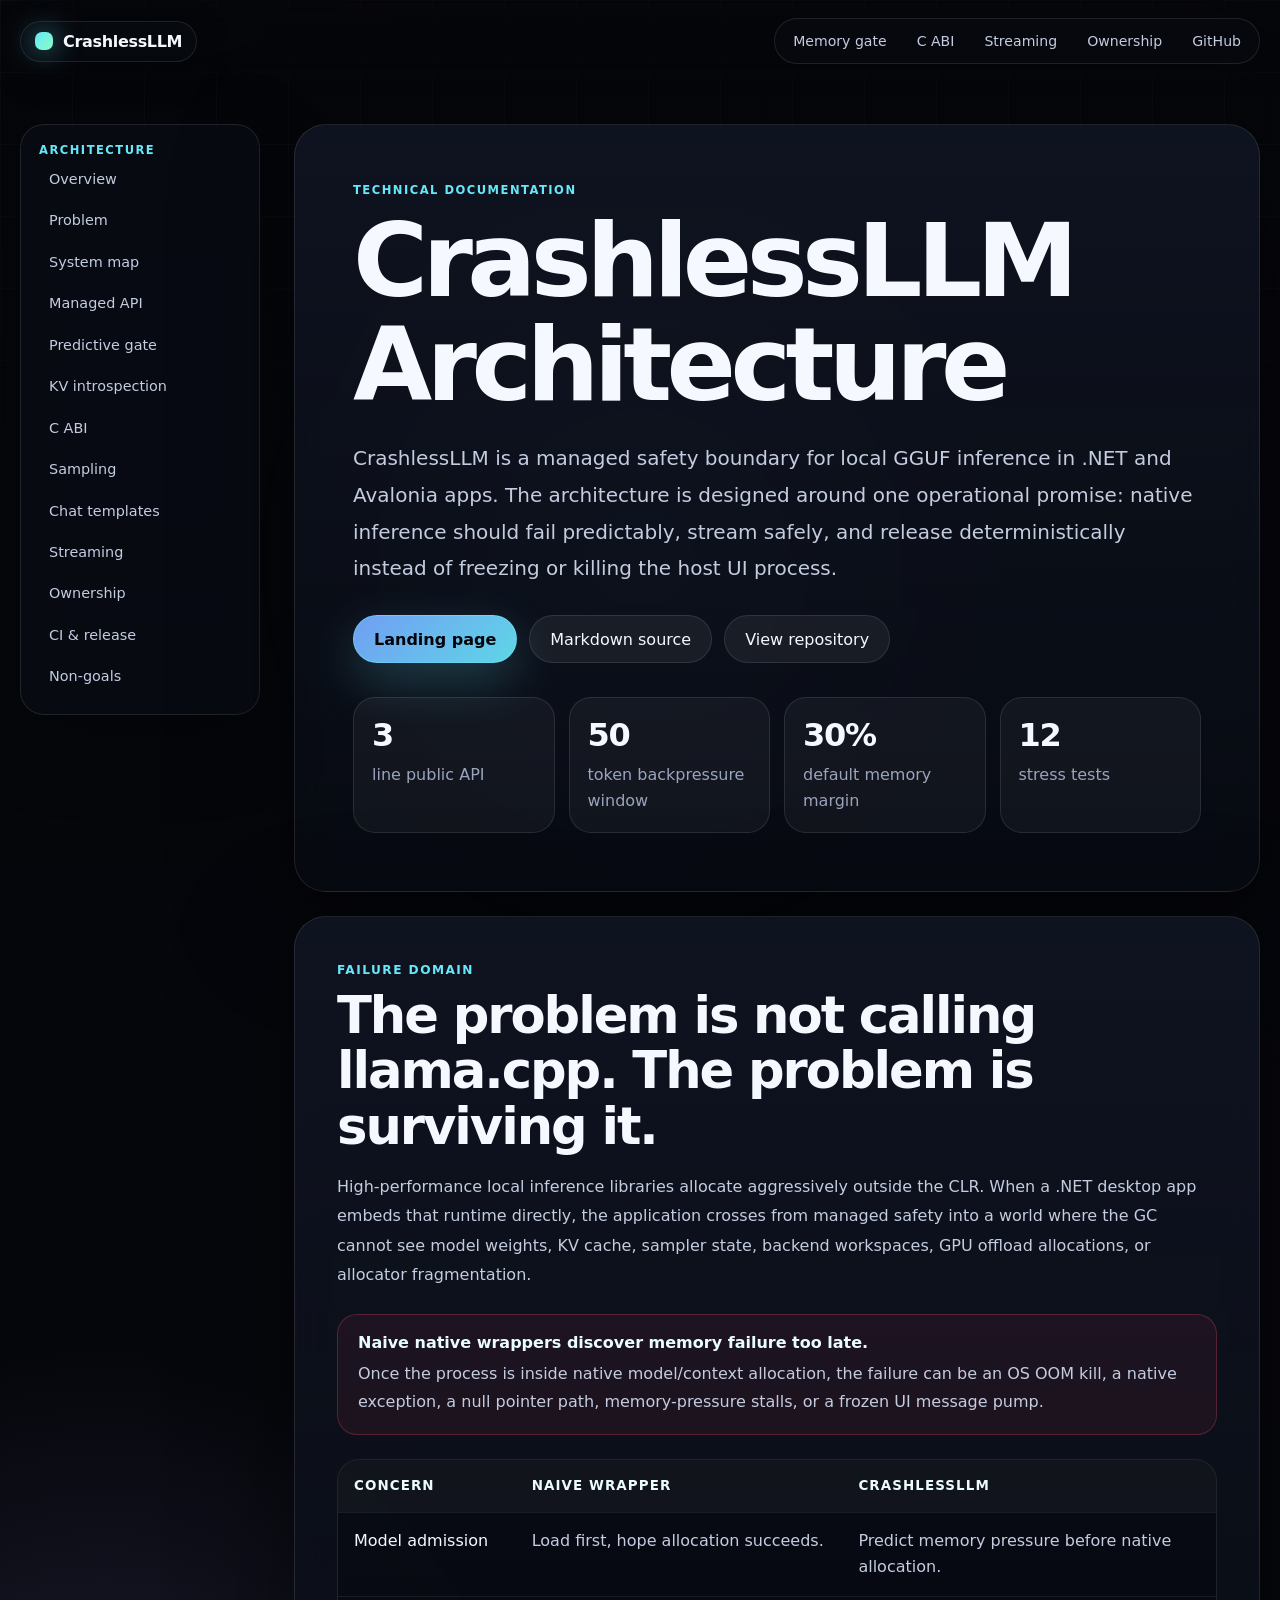
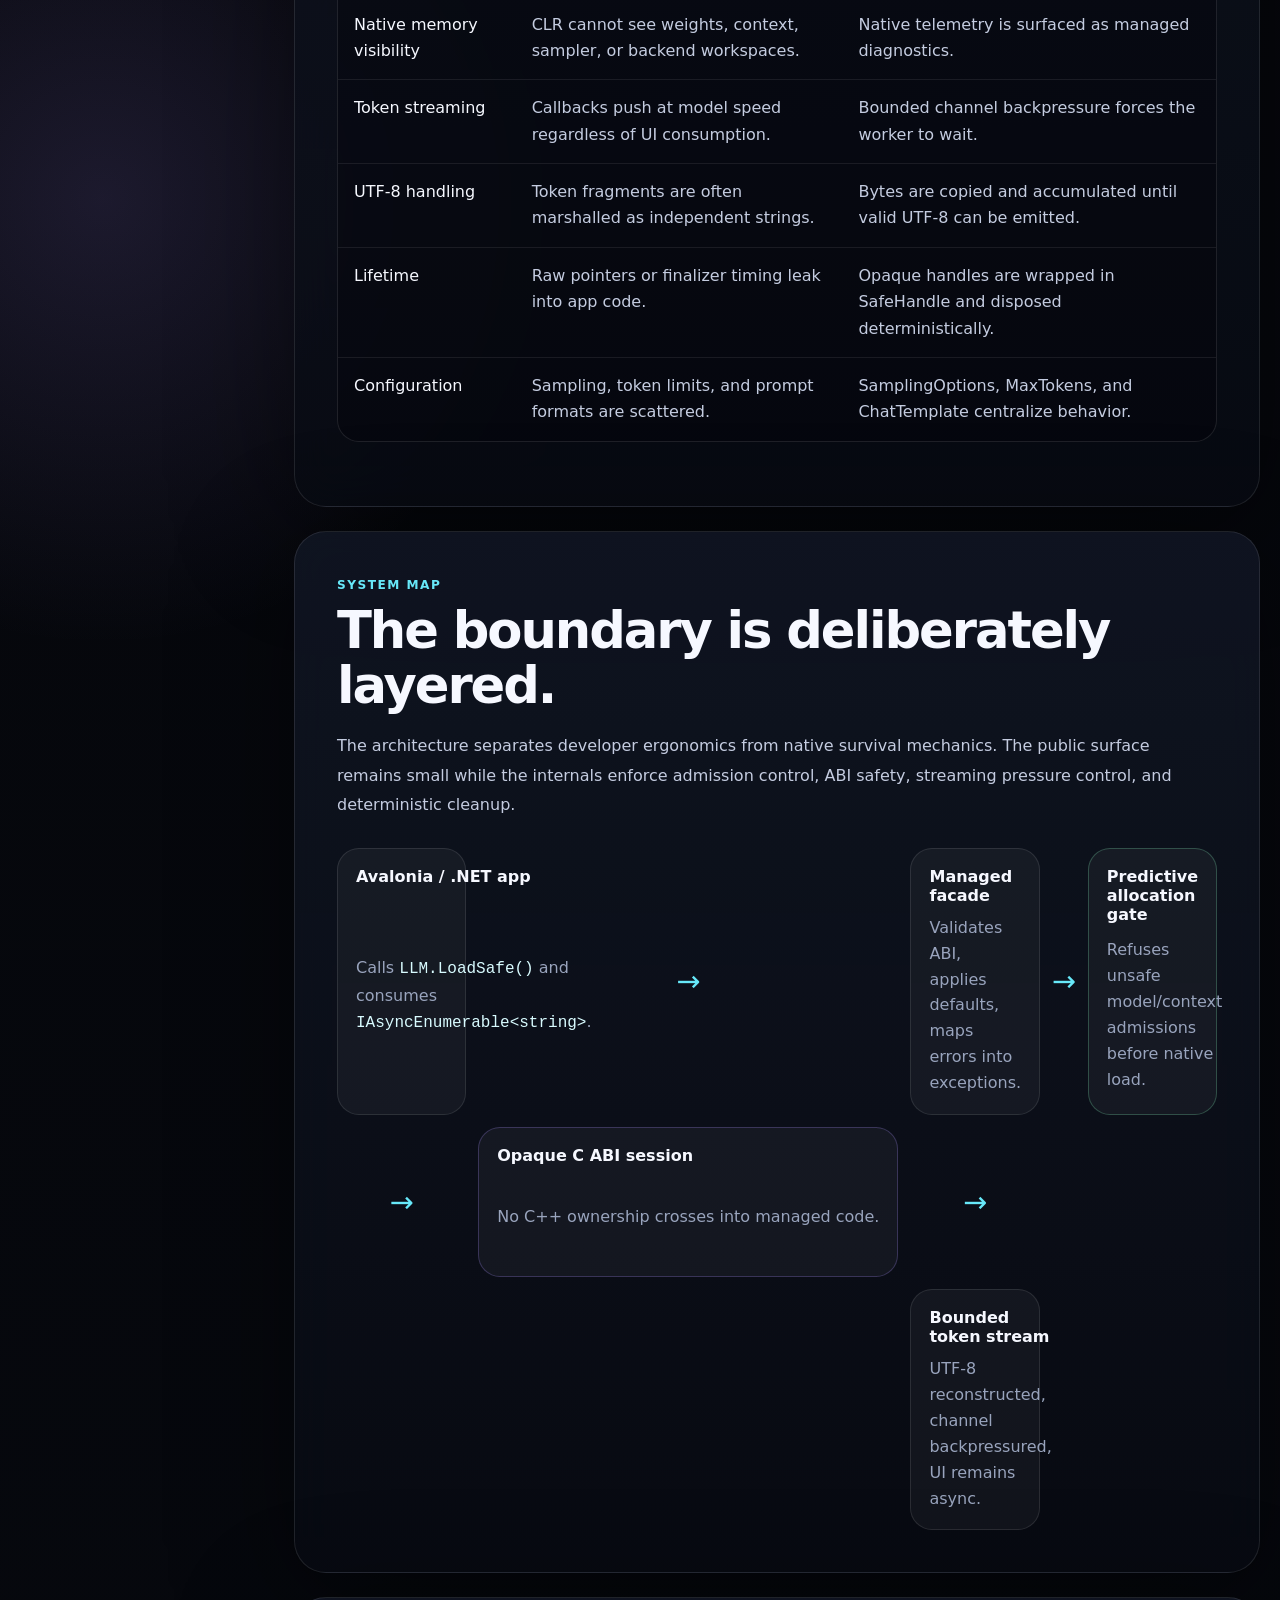
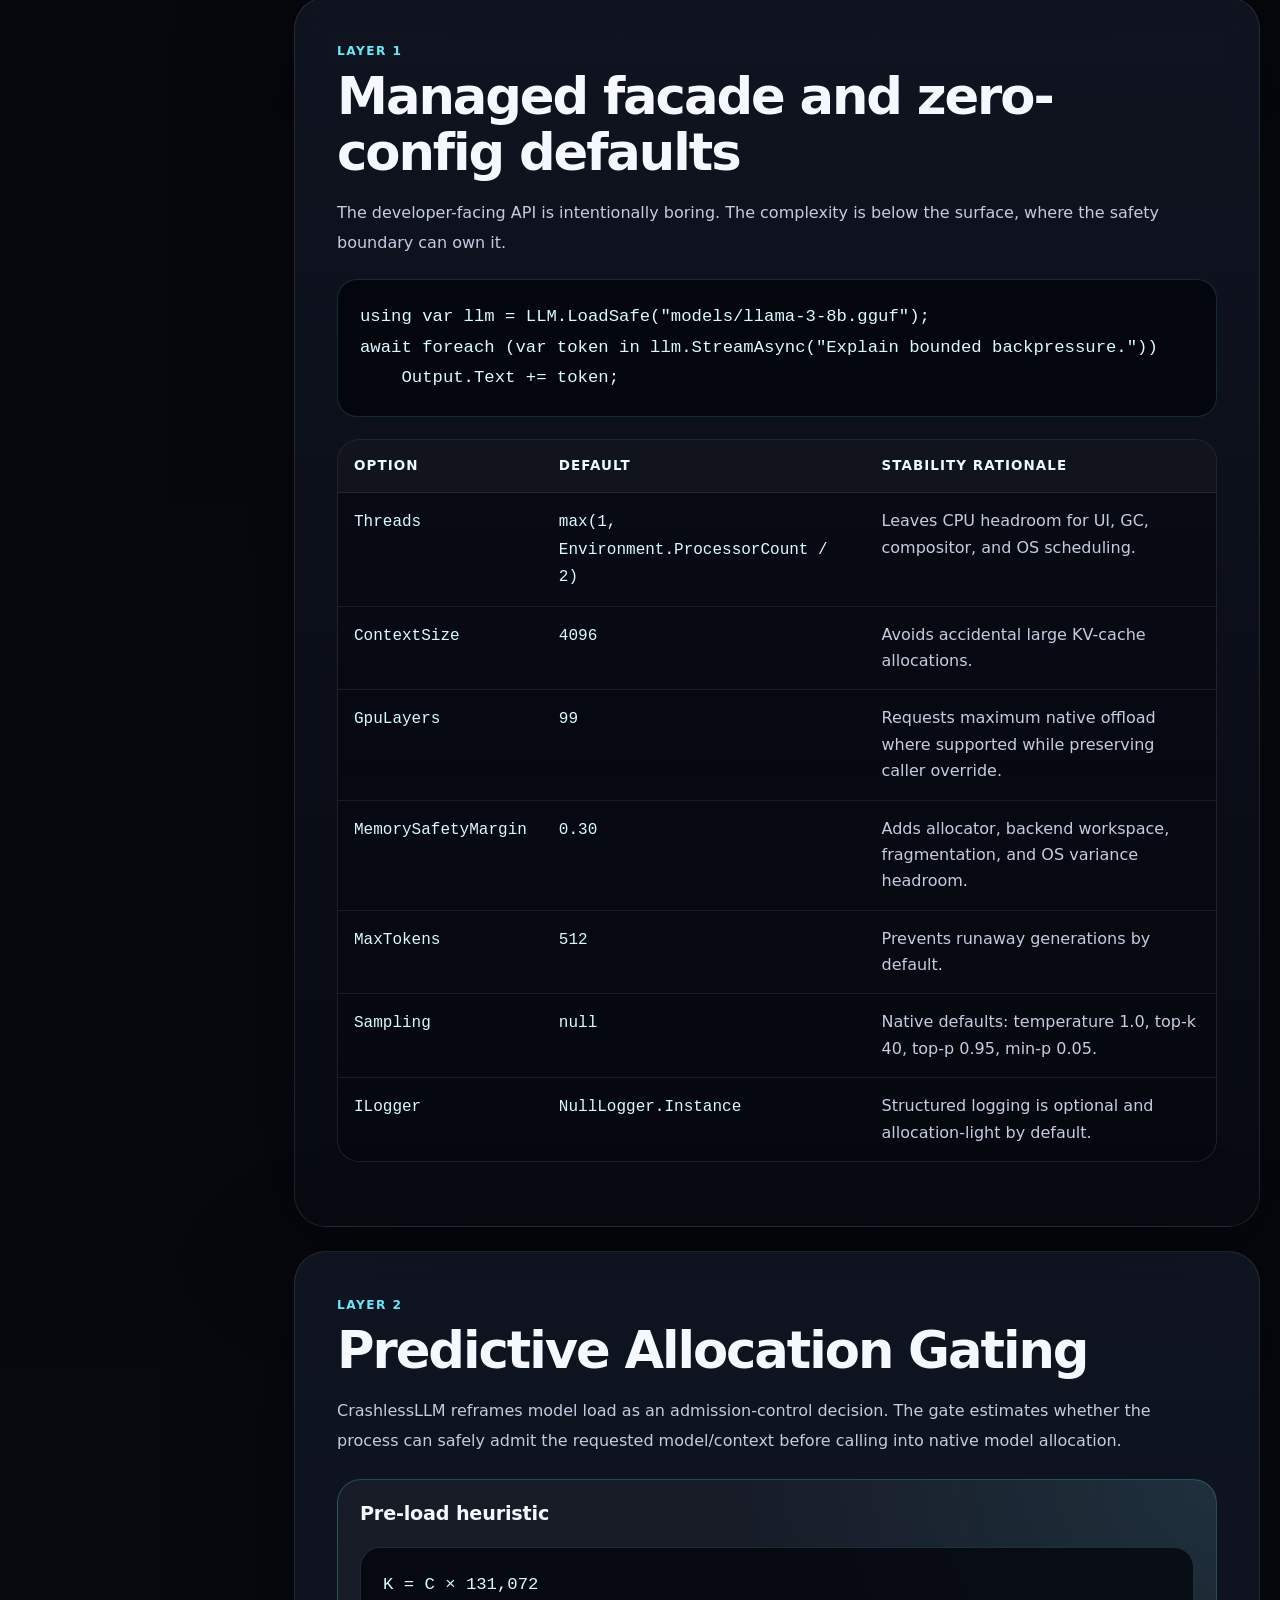
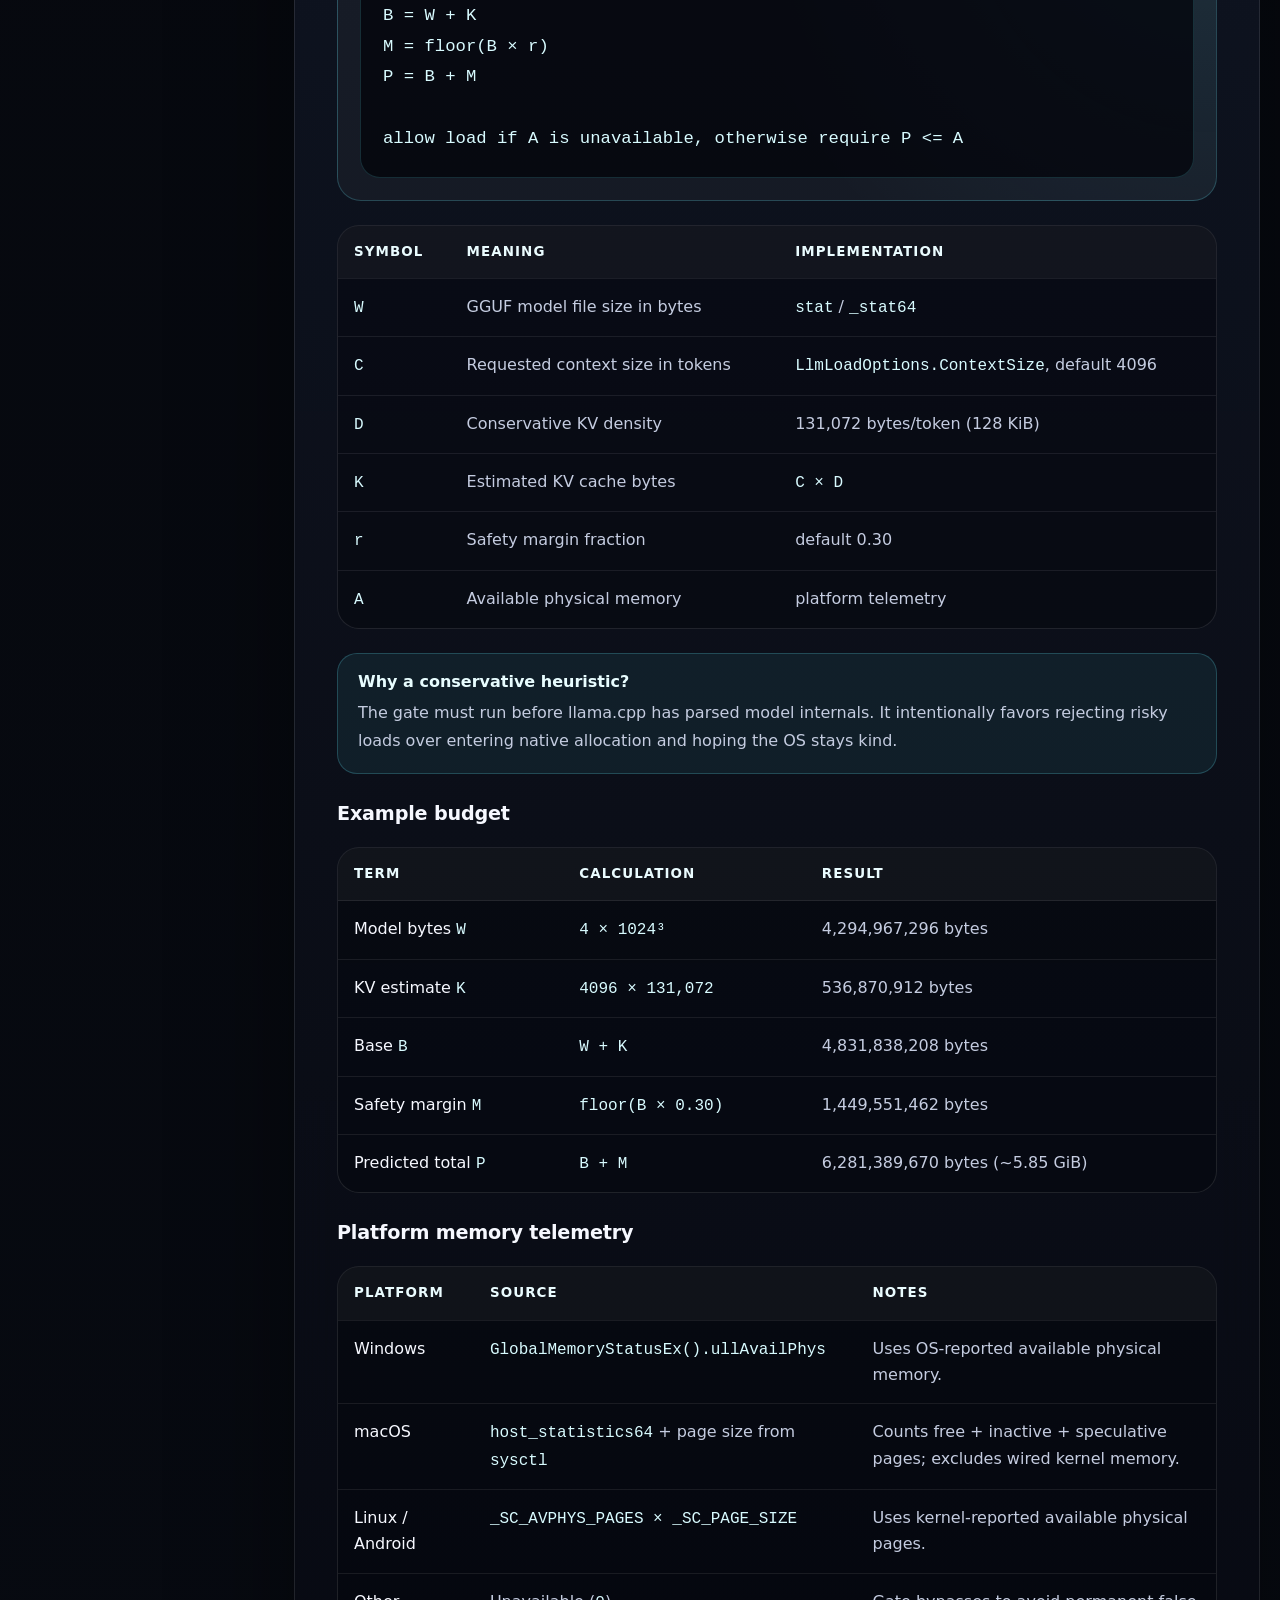
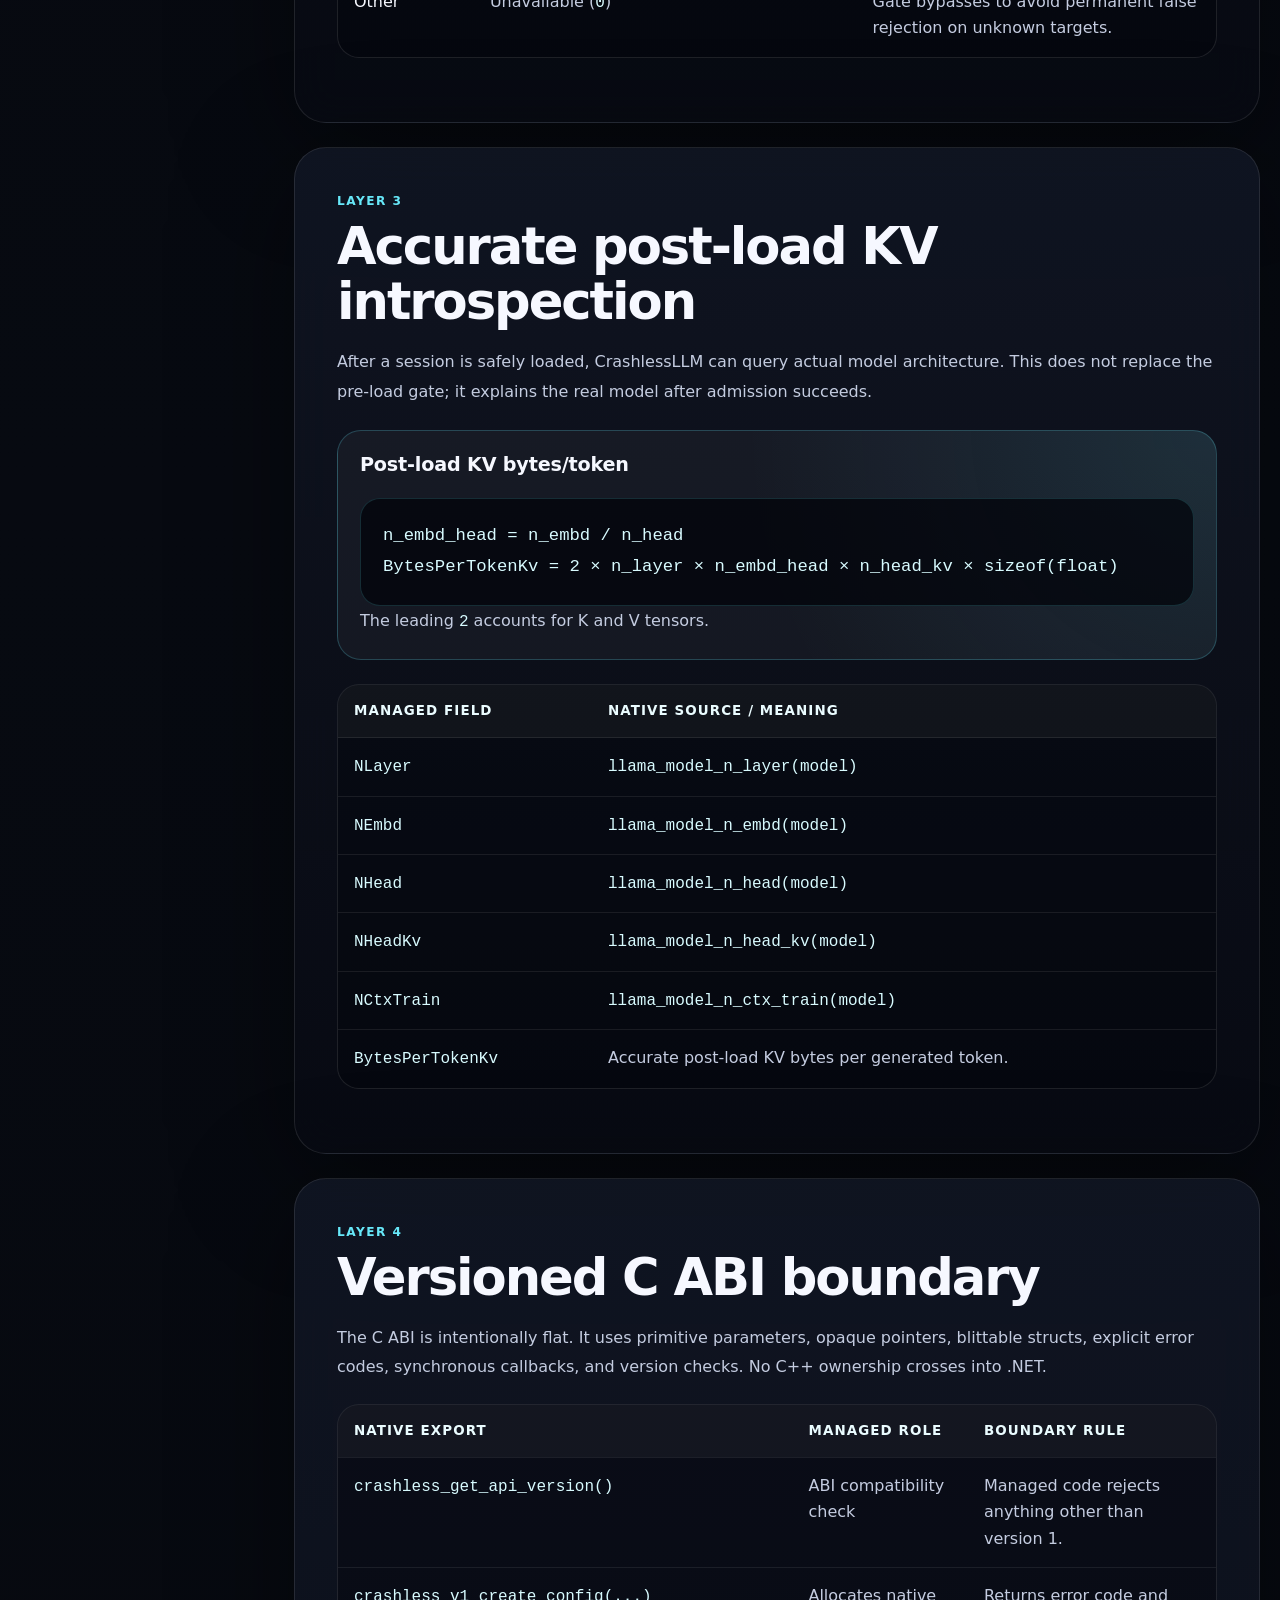
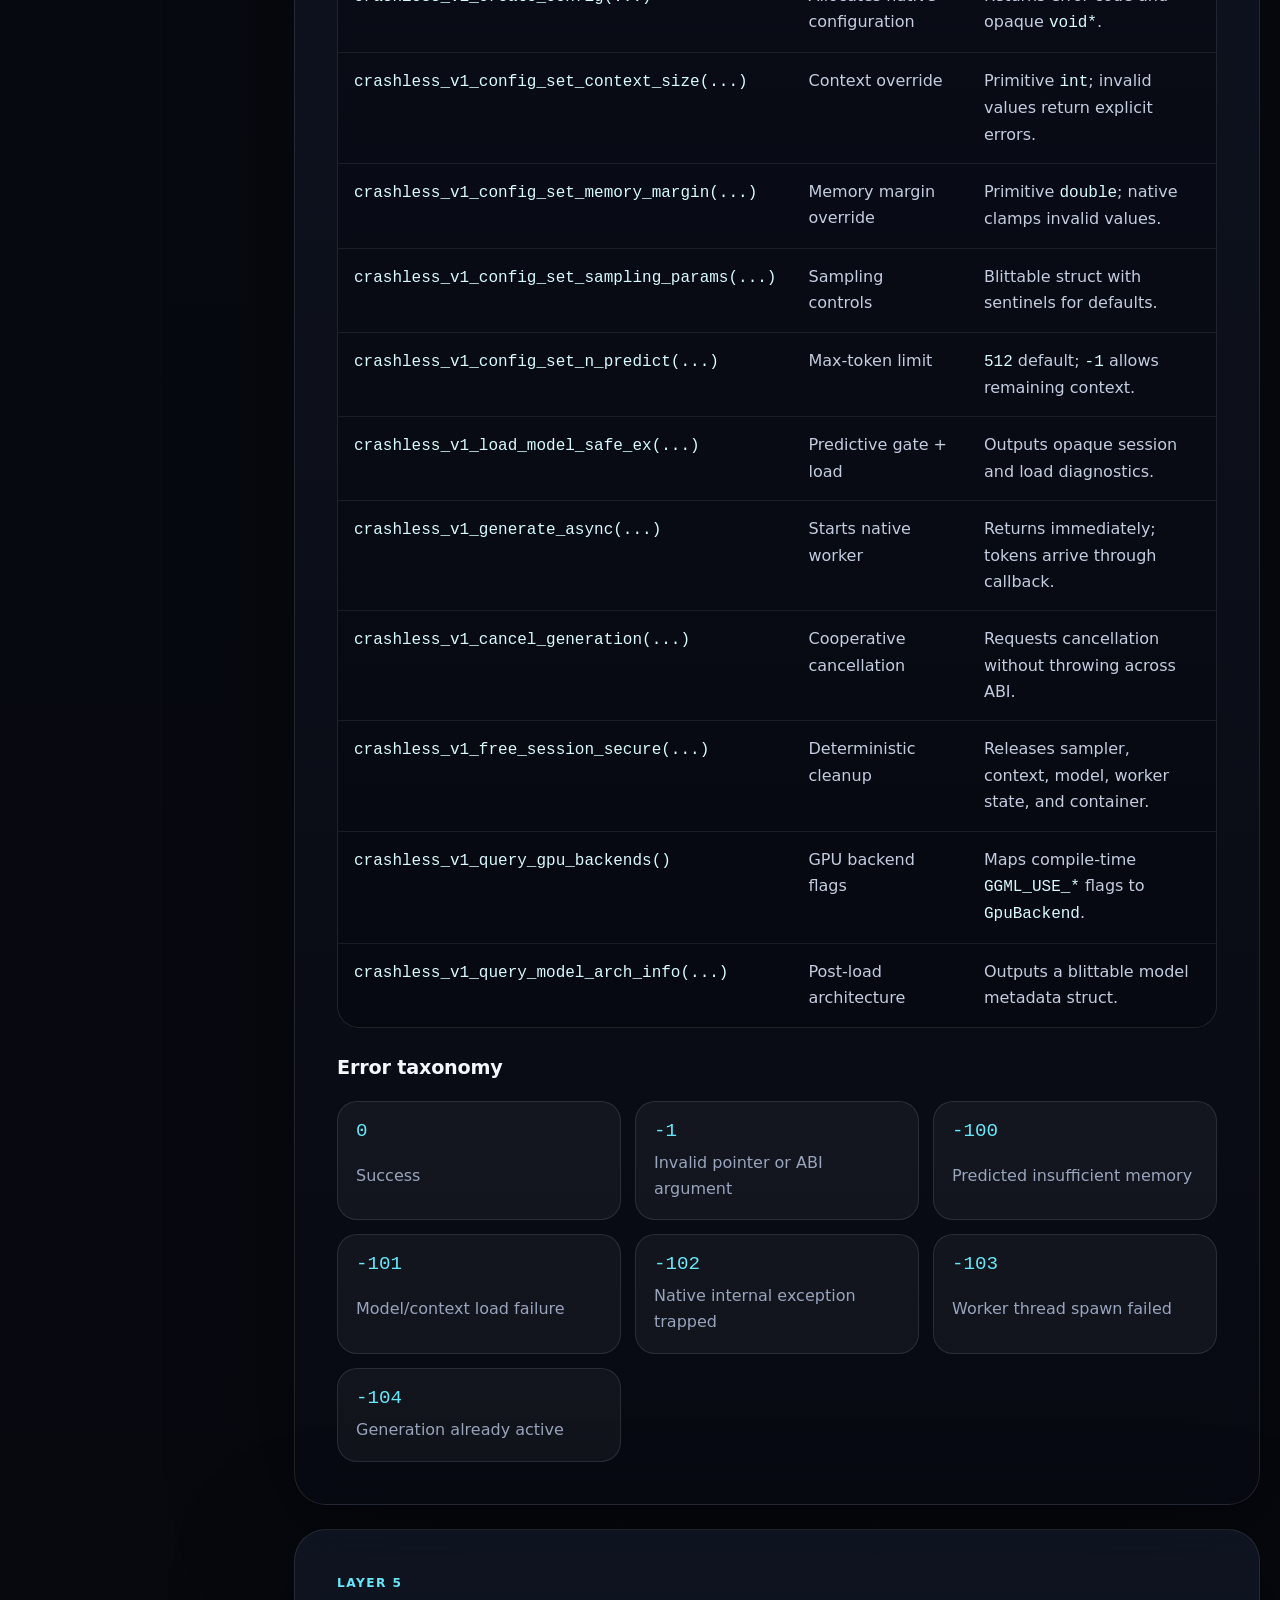
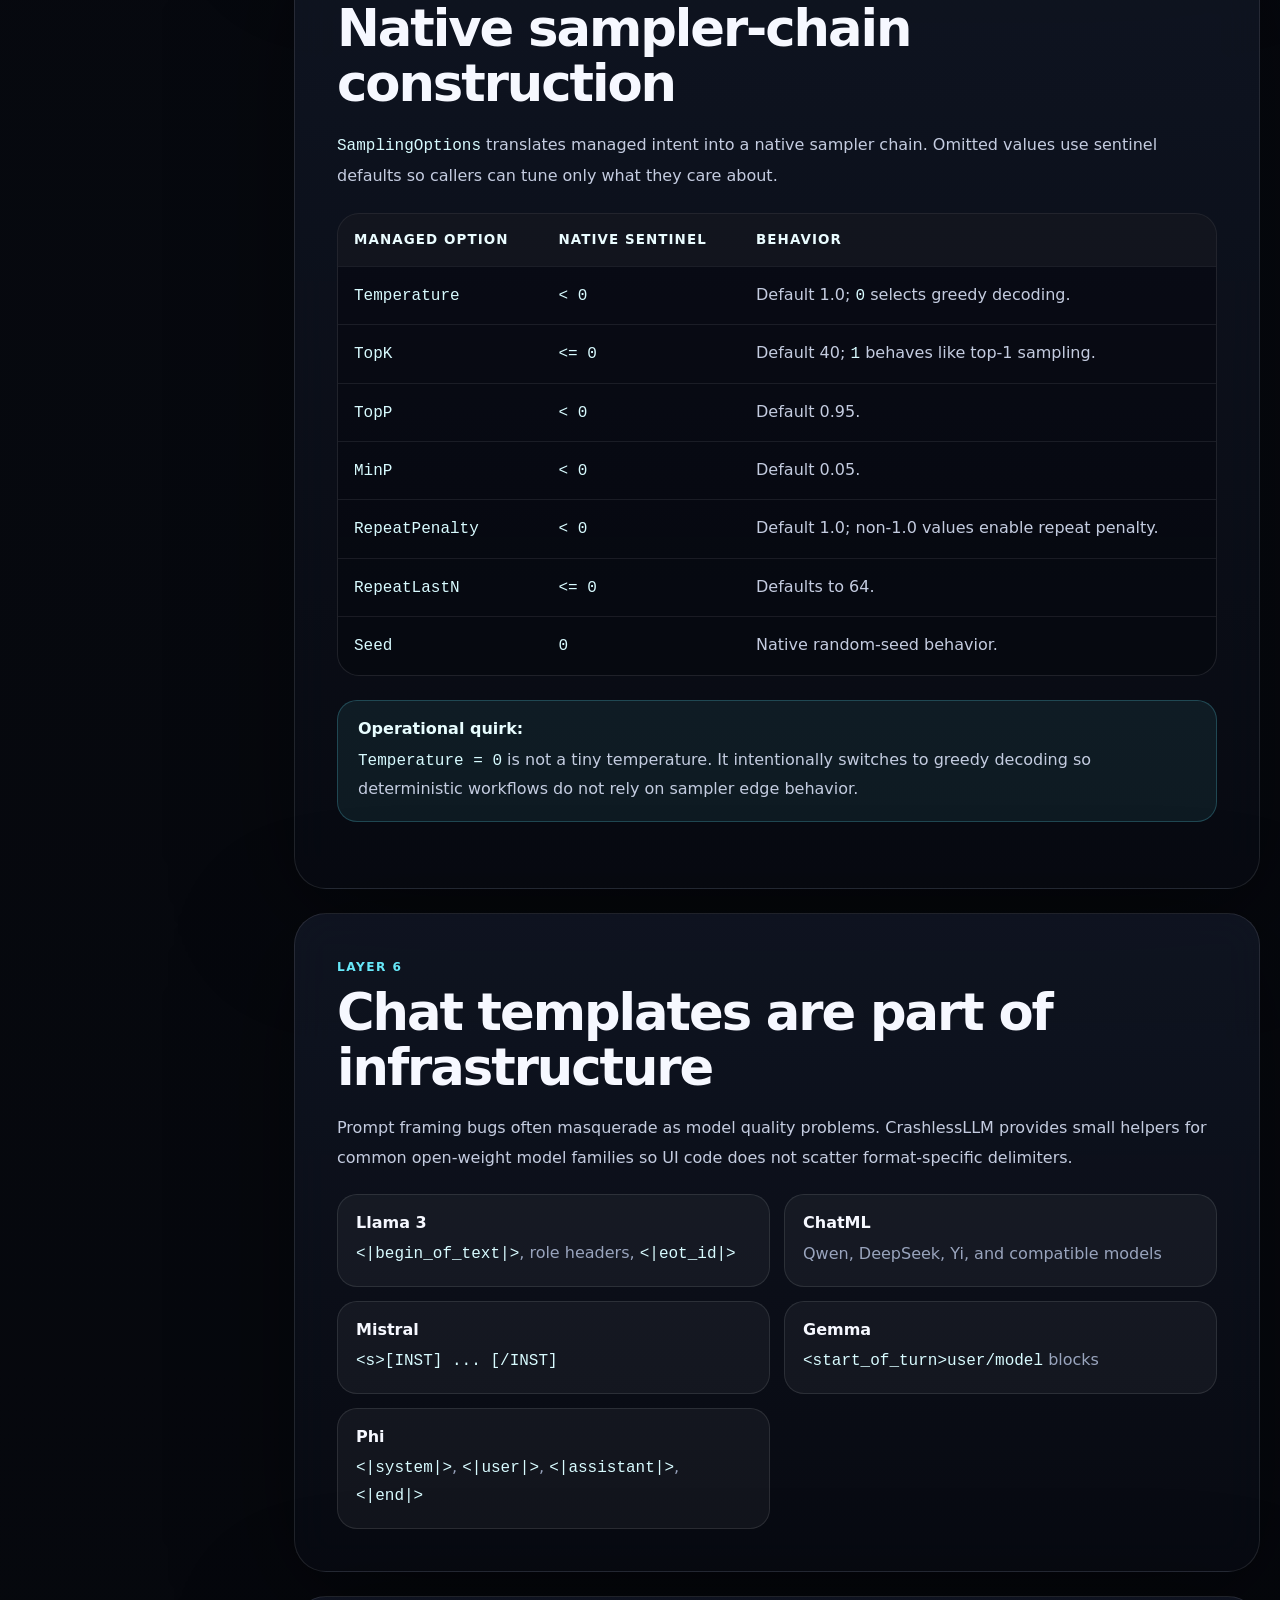
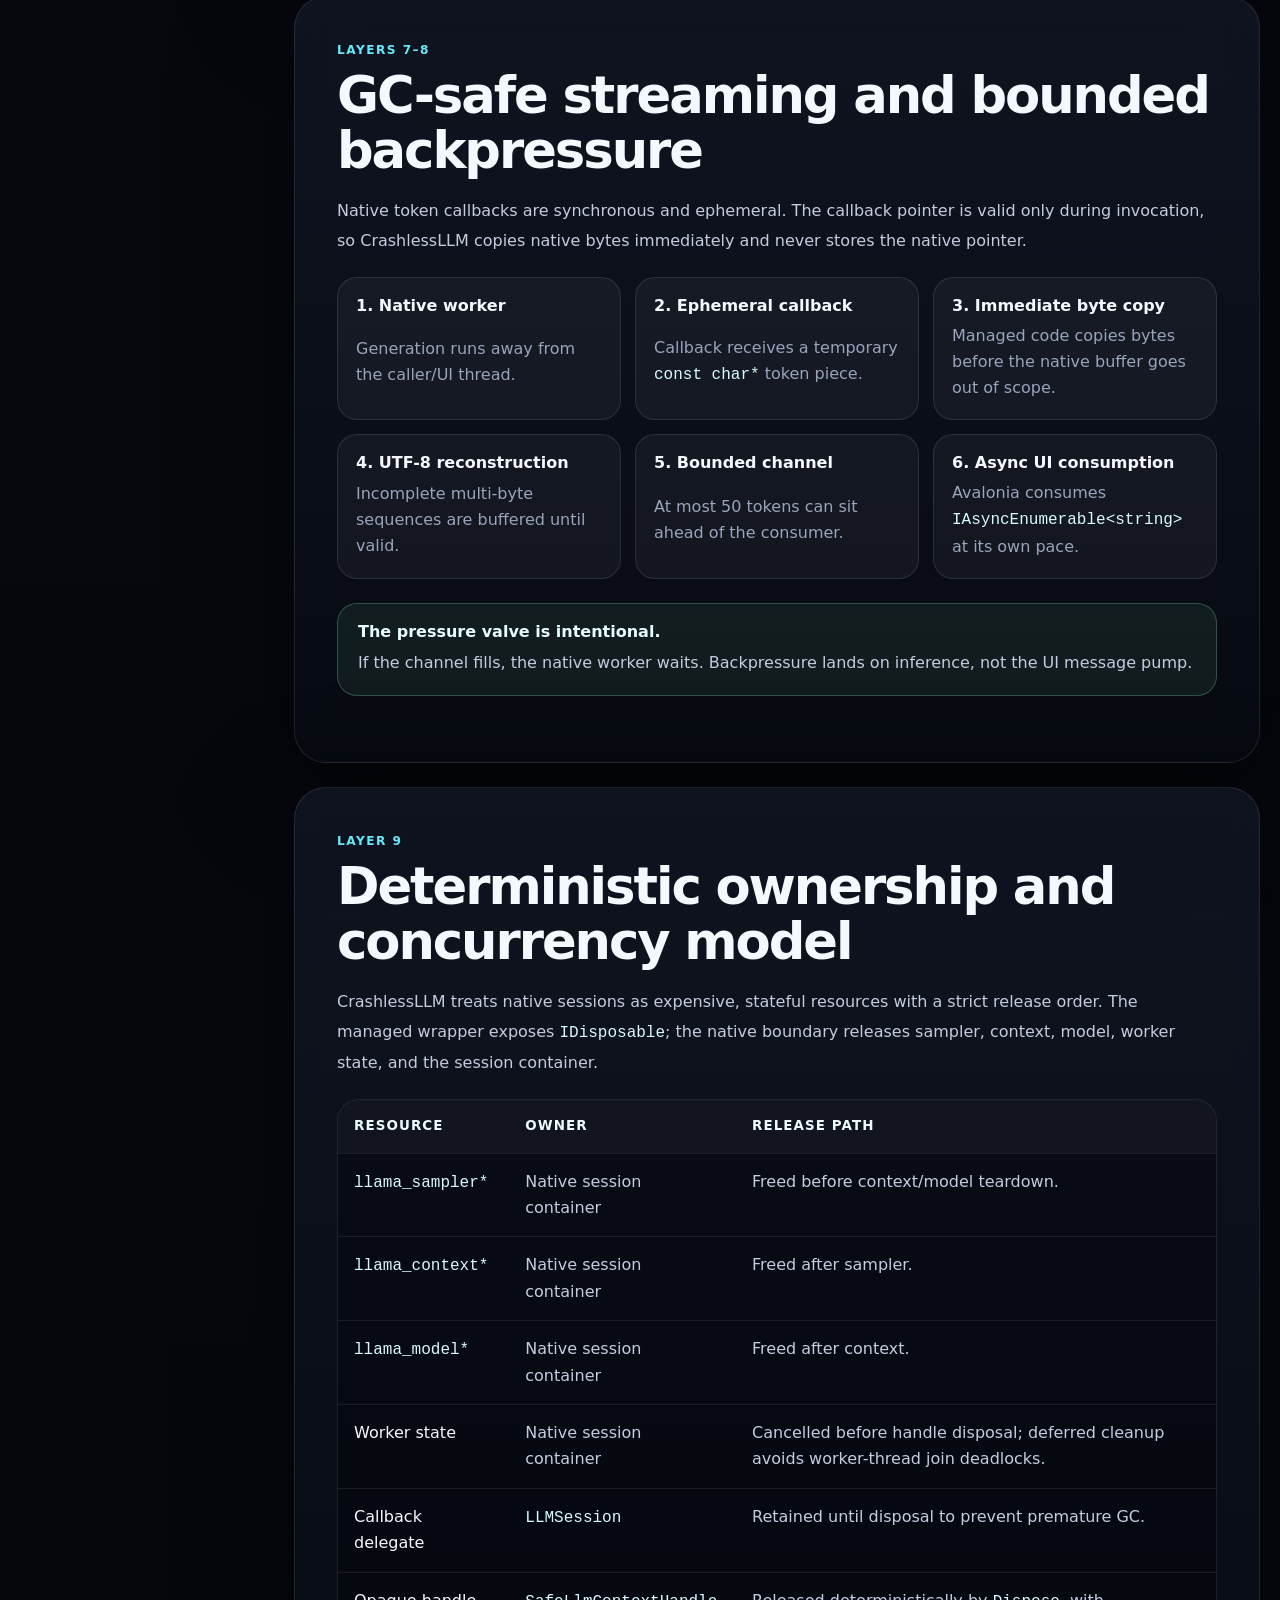
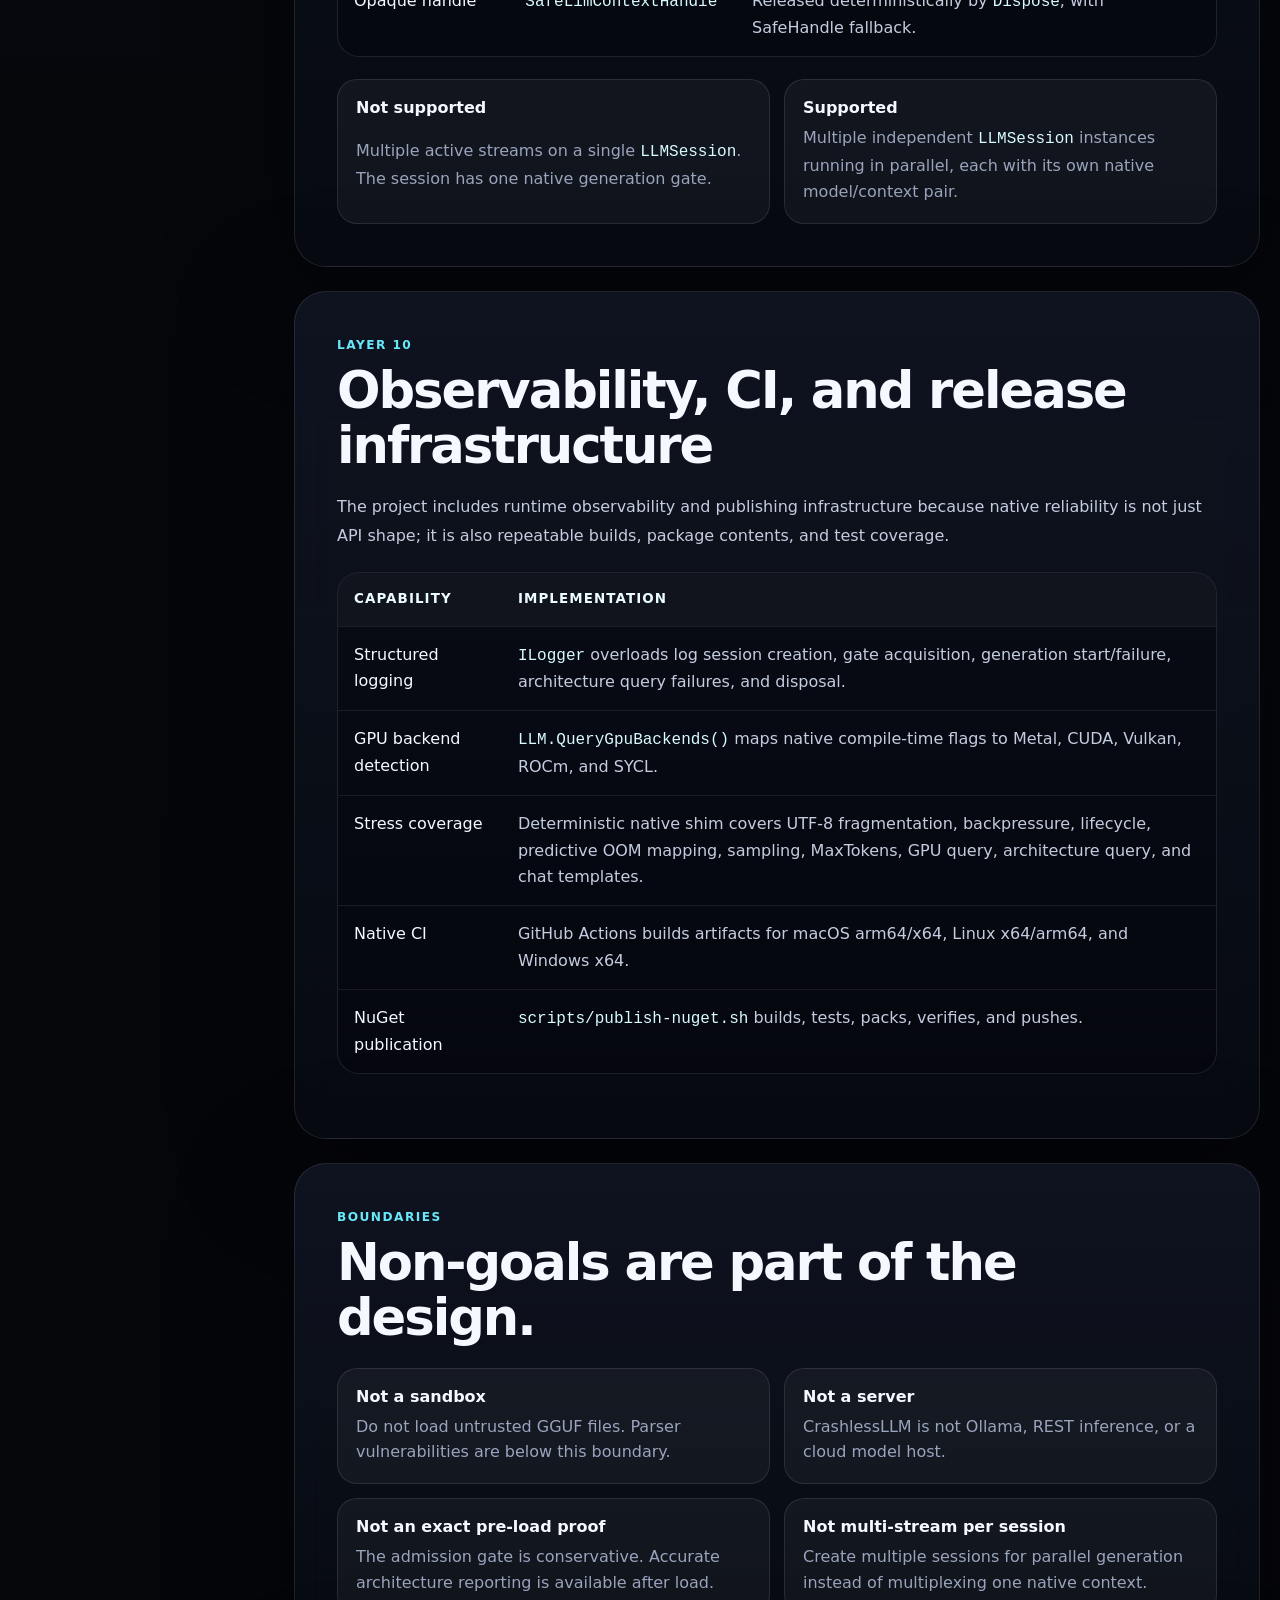
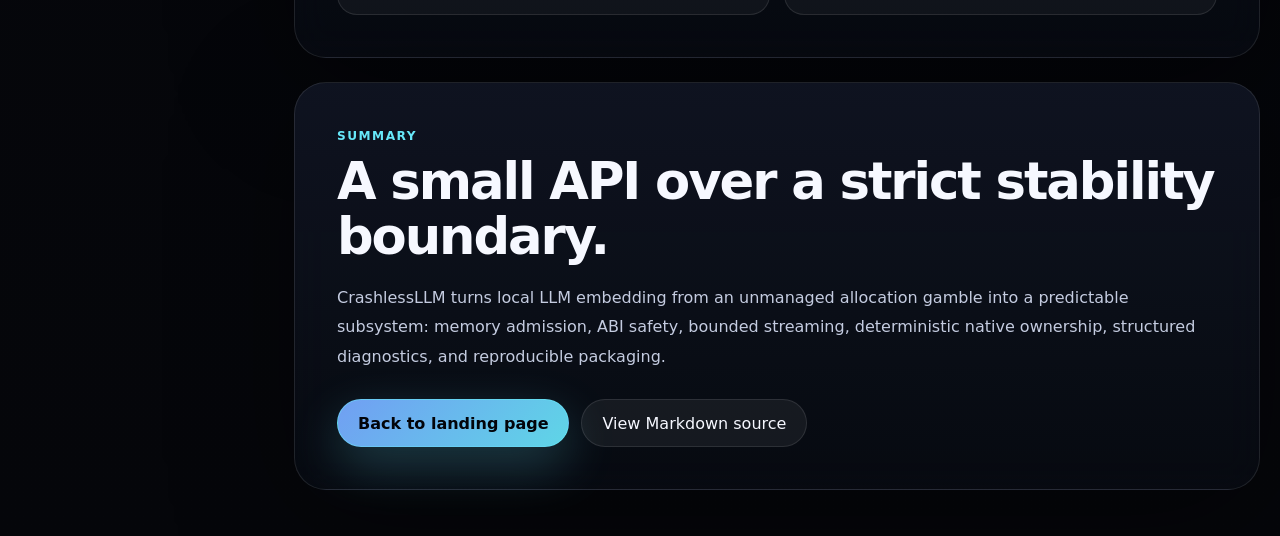
==== docs/index.html @ eab56b21 "Add designed technical docs page. Generated with [Devin](https://cli.devin.ai/docs)  Co-Authored-By:" ====
<!doctype html>
<html lang="en">
<head>
  <meta charset="utf-8">
  <meta name="viewport" content="width=device-width, initial-scale=1">
  <title>CrashlessLLM Architecture — Managed/native safety boundary</title>
  <meta name="description" content="Deep technical architecture of CrashlessLLM: predictive allocation gating, C ABI design, bounded backpressure, SafeHandle ownership, UTF-8 reconstruction, sampling controls, and CI packaging.">
  <link rel="stylesheet" href="../styles.css">
  <link rel="stylesheet" href="docs.css">
</head>
<body class="docs-body">
  <div class="page-glow"></div>
  <header class="docs-nav">
    <a class="brand" href="../" aria-label="CrashlessLLM home">
      <span class="brand-mark"></span>
      <span>CrashlessLLM</span>
    </a>
    <nav class="docs-nav-links" aria-label="Documentation navigation">
      <a href="#allocation-gate">Memory gate</a>
      <a href="#c-abi">C ABI</a>
      <a href="#streaming">Streaming</a>
      <a href="#ownership">Ownership</a>
      <a href="https://github.com/mohamedhossammohamed/CrashlessLLM">GitHub</a>
    </nav>
  </header>

  <main class="docs-layout">
    <aside class="docs-toc" aria-label="Table of contents">
      <span class="toc-kicker">Architecture</span>
      <a href="#overview">Overview</a>
      <a href="#problem">Problem</a>
      <a href="#system-map">System map</a>
      <a href="#managed-api">Managed API</a>
      <a href="#allocation-gate">Predictive gate</a>
      <a href="#introspection">KV introspection</a>
      <a href="#c-abi">C ABI</a>
      <a href="#sampling">Sampling</a>
      <a href="#templates">Chat templates</a>
      <a href="#streaming">Streaming</a>
      <a href="#ownership">Ownership</a>
      <a href="#observability">CI & release</a>
      <a href="#non-goals">Non-goals</a>
    </aside>

    <article class="docs-article">
      <section class="docs-hero" id="overview">
        <div class="docs-eyebrow">Technical documentation</div>
        <h1>CrashlessLLM Architecture</h1>
        <p>CrashlessLLM is a managed safety boundary for local GGUF inference in .NET and Avalonia apps. The architecture is designed around one operational promise: native inference should fail predictably, stream safely, and release deterministically instead of freezing or killing the host UI process.</p>
        <div class="docs-actions">
          <a class="button primary" href="../">Landing page</a>
          <a class="button secondary" href="ARCHITECTURE.md">Markdown source</a>
          <a class="button secondary" href="https://github.com/mohamedhossammohamed/CrashlessLLM">View repository</a>
        </div>
        <div class="docs-metrics" aria-label="CrashlessLLM architectural properties">
          <div><strong>3</strong><span>line public API</span></div>
          <div><strong>50</strong><span>token backpressure window</span></div>
          <div><strong>30%</strong><span>default memory margin</span></div>
          <div><strong>12</strong><span>stress tests</span></div>
        </div>
      </section>

      <section class="doc-section" id="problem">
        <span class="section-kicker">Failure domain</span>
        <h2>The problem is not calling llama.cpp. The problem is surviving it.</h2>
        <p>High-performance local inference libraries allocate aggressively outside the CLR. When a .NET desktop app embeds that runtime directly, the application crosses from managed safety into a world where the GC cannot see model weights, KV cache, sampler state, backend workspaces, GPU offload allocations, or allocator fragmentation.</p>
        <div class="doc-callout danger">
          <strong>Naive native wrappers discover memory failure too late.</strong>
          <span>Once the process is inside native model/context allocation, the failure can be an OS OOM kill, a native exception, a null pointer path, memory-pressure stalls, or a frozen UI message pump.</span>
        </div>
        <div class="table-wrap">
          <table>
            <thead>
              <tr><th>Concern</th><th>Naive wrapper</th><th>CrashlessLLM</th></tr>
            </thead>
            <tbody>
              <tr><td>Model admission</td><td>Load first, hope allocation succeeds.</td><td>Predict memory pressure before native allocation.</td></tr>
              <tr><td>Native memory visibility</td><td>CLR cannot see weights, context, sampler, or backend workspaces.</td><td>Native telemetry is surfaced as managed diagnostics.</td></tr>
              <tr><td>Token streaming</td><td>Callbacks push at model speed regardless of UI consumption.</td><td>Bounded channel backpressure forces the worker to wait.</td></tr>
              <tr><td>UTF-8 handling</td><td>Token fragments are often marshalled as independent strings.</td><td>Bytes are copied and accumulated until valid UTF-8 can be emitted.</td></tr>
              <tr><td>Lifetime</td><td>Raw pointers or finalizer timing leak into app code.</td><td>Opaque handles are wrapped in SafeHandle and disposed deterministically.</td></tr>
              <tr><td>Configuration</td><td>Sampling, token limits, and prompt formats are scattered.</td><td>SamplingOptions, MaxTokens, and ChatTemplate centralize behavior.</td></tr>
            </tbody>
          </table>
        </div>
      </section>

      <section class="doc-section" id="system-map">
        <span class="section-kicker">System map</span>
        <h2>The boundary is deliberately layered.</h2>
        <p>The architecture separates developer ergonomics from native survival mechanics. The public surface remains small while the internals enforce admission control, ABI safety, streaming pressure control, and deterministic cleanup.</p>
        <div class="pipeline-grid">
          <div class="pipeline-node managed"><strong>Avalonia / .NET app</strong><span>Calls <code>LLM.LoadSafe()</code> and consumes <code>IAsyncEnumerable&lt;string&gt;</code>.</span></div>
          <div class="pipeline-arrow">→</div>
          <div class="pipeline-node"><strong>Managed facade</strong><span>Validates ABI, applies defaults, maps errors into exceptions.</span></div>
          <div class="pipeline-arrow">→</div>
          <div class="pipeline-node gate"><strong>Predictive allocation gate</strong><span>Refuses unsafe model/context admissions before native load.</span></div>
          <div class="pipeline-arrow">→</div>
          <div class="pipeline-node native"><strong>Opaque C ABI session</strong><span>No C++ ownership crosses into managed code.</span></div>
          <div class="pipeline-arrow">→</div>
          <div class="pipeline-node ui"><strong>Bounded token stream</strong><span>UTF-8 reconstructed, channel backpressured, UI remains async.</span></div>
        </div>
      </section>

      <section class="doc-section" id="managed-api">
        <span class="section-kicker">Layer 1</span>
        <h2>Managed facade and zero-config defaults</h2>
        <p>The developer-facing API is intentionally boring. The complexity is below the surface, where the safety boundary can own it.</p>
        <pre class="code-block"><code>using var llm = LLM.LoadSafe("models/llama-3-8b.gguf");
await foreach (var token in llm.StreamAsync("Explain bounded backpressure."))
    Output.Text += token;</code></pre>
        <div class="table-wrap">
          <table>
            <thead><tr><th>Option</th><th>Default</th><th>Stability rationale</th></tr></thead>
            <tbody>
              <tr><td><code>Threads</code></td><td><code>max(1, Environment.ProcessorCount / 2)</code></td><td>Leaves CPU headroom for UI, GC, compositor, and OS scheduling.</td></tr>
              <tr><td><code>ContextSize</code></td><td><code>4096</code></td><td>Avoids accidental large KV-cache allocations.</td></tr>
              <tr><td><code>GpuLayers</code></td><td><code>99</code></td><td>Requests maximum native offload where supported while preserving caller override.</td></tr>
              <tr><td><code>MemorySafetyMargin</code></td><td><code>0.30</code></td><td>Adds allocator, backend workspace, fragmentation, and OS variance headroom.</td></tr>
              <tr><td><code>MaxTokens</code></td><td><code>512</code></td><td>Prevents runaway generations by default.</td></tr>
              <tr><td><code>Sampling</code></td><td><code>null</code></td><td>Native defaults: temperature 1.0, top-k 40, top-p 0.95, min-p 0.05.</td></tr>
              <tr><td><code>ILogger</code></td><td><code>NullLogger.Instance</code></td><td>Structured logging is optional and allocation-light by default.</td></tr>
            </tbody>
          </table>
        </div>
      </section>

      <section class="doc-section" id="allocation-gate">
        <span class="section-kicker">Layer 2</span>
        <h2>Predictive Allocation Gating</h2>
        <p>CrashlessLLM reframes model load as an admission-control decision. The gate estimates whether the process can safely admit the requested model/context before calling into native model allocation.</p>
        <div class="formula-card">
          <h3>Pre-load heuristic</h3>
          <pre><code>K = C × 131,072
B = W + K
M = floor(B × r)
P = B + M

allow load if A is unavailable, otherwise require P <= A</code></pre>
        </div>
        <div class="table-wrap two-col-table">
          <table>
            <thead><tr><th>Symbol</th><th>Meaning</th><th>Implementation</th></tr></thead>
            <tbody>
              <tr><td><code>W</code></td><td>GGUF model file size in bytes</td><td><code>stat</code> / <code>_stat64</code></td></tr>
              <tr><td><code>C</code></td><td>Requested context size in tokens</td><td><code>LlmLoadOptions.ContextSize</code>, default 4096</td></tr>
              <tr><td><code>D</code></td><td>Conservative KV density</td><td>131,072 bytes/token (128 KiB)</td></tr>
              <tr><td><code>K</code></td><td>Estimated KV cache bytes</td><td><code>C × D</code></td></tr>
              <tr><td><code>r</code></td><td>Safety margin fraction</td><td>default 0.30</td></tr>
              <tr><td><code>A</code></td><td>Available physical memory</td><td>platform telemetry</td></tr>
            </tbody>
          </table>
        </div>
        <div class="doc-callout">
          <strong>Why a conservative heuristic?</strong>
          <span>The gate must run before llama.cpp has parsed model internals. It intentionally favors rejecting risky loads over entering native allocation and hoping the OS stays kind.</span>
        </div>
        <h3>Example budget</h3>
        <div class="table-wrap">
          <table>
            <thead><tr><th>Term</th><th>Calculation</th><th>Result</th></tr></thead>
            <tbody>
              <tr><td>Model bytes <code>W</code></td><td><code>4 × 1024³</code></td><td>4,294,967,296 bytes</td></tr>
              <tr><td>KV estimate <code>K</code></td><td><code>4096 × 131,072</code></td><td>536,870,912 bytes</td></tr>
              <tr><td>Base <code>B</code></td><td><code>W + K</code></td><td>4,831,838,208 bytes</td></tr>
              <tr><td>Safety margin <code>M</code></td><td><code>floor(B × 0.30)</code></td><td>1,449,551,462 bytes</td></tr>
              <tr><td>Predicted total <code>P</code></td><td><code>B + M</code></td><td>6,281,389,670 bytes (~5.85 GiB)</td></tr>
            </tbody>
          </table>
        </div>
        <h3>Platform memory telemetry</h3>
        <div class="table-wrap">
          <table>
            <thead><tr><th>Platform</th><th>Source</th><th>Notes</th></tr></thead>
            <tbody>
              <tr><td>Windows</td><td><code>GlobalMemoryStatusEx().ullAvailPhys</code></td><td>Uses OS-reported available physical memory.</td></tr>
              <tr><td>macOS</td><td><code>host_statistics64</code> + page size from <code>sysctl</code></td><td>Counts free + inactive + speculative pages; excludes wired kernel memory.</td></tr>
              <tr><td>Linux / Android</td><td><code>_SC_AVPHYS_PAGES × _SC_PAGE_SIZE</code></td><td>Uses kernel-reported available physical pages.</td></tr>
              <tr><td>Other</td><td>Unavailable (<code>0</code>)</td><td>Gate bypasses to avoid permanent false rejection on unknown targets.</td></tr>
            </tbody>
          </table>
        </div>
      </section>

      <section class="doc-section" id="introspection">
        <span class="section-kicker">Layer 3</span>
        <h2>Accurate post-load KV introspection</h2>
        <p>After a session is safely loaded, CrashlessLLM can query actual model architecture. This does not replace the pre-load gate; it explains the real model after admission succeeds.</p>
        <div class="formula-card compact-formula">
          <h3>Post-load KV bytes/token</h3>
          <pre><code>n_embd_head = n_embd / n_head
BytesPerTokenKv = 2 × n_layer × n_embd_head × n_head_kv × sizeof(float)</code></pre>
          <p>The leading <code>2</code> accounts for K and V tensors.</p>
        </div>
        <div class="table-wrap">
          <table>
            <thead><tr><th>Managed field</th><th>Native source / meaning</th></tr></thead>
            <tbody>
              <tr><td><code>NLayer</code></td><td><code>llama_model_n_layer(model)</code></td></tr>
              <tr><td><code>NEmbd</code></td><td><code>llama_model_n_embd(model)</code></td></tr>
              <tr><td><code>NHead</code></td><td><code>llama_model_n_head(model)</code></td></tr>
              <tr><td><code>NHeadKv</code></td><td><code>llama_model_n_head_kv(model)</code></td></tr>
              <tr><td><code>NCtxTrain</code></td><td><code>llama_model_n_ctx_train(model)</code></td></tr>
              <tr><td><code>BytesPerTokenKv</code></td><td>Accurate post-load KV bytes per generated token.</td></tr>
            </tbody>
          </table>
        </div>
      </section>

      <section class="doc-section" id="c-abi">
        <span class="section-kicker">Layer 4</span>
        <h2>Versioned C ABI boundary</h2>
        <p>The C ABI is intentionally flat. It uses primitive parameters, opaque pointers, blittable structs, explicit error codes, synchronous callbacks, and version checks. No C++ ownership crosses into .NET.</p>
        <div class="table-wrap wide-table">
          <table>
            <thead><tr><th>Native export</th><th>Managed role</th><th>Boundary rule</th></tr></thead>
            <tbody>
              <tr><td><code>crashless_get_api_version()</code></td><td>ABI compatibility check</td><td>Managed code rejects anything other than version 1.</td></tr>
              <tr><td><code>crashless_v1_create_config(...)</code></td><td>Allocates native configuration</td><td>Returns error code and opaque <code>void*</code>.</td></tr>
              <tr><td><code>crashless_v1_config_set_context_size(...)</code></td><td>Context override</td><td>Primitive <code>int</code>; invalid values return explicit errors.</td></tr>
              <tr><td><code>crashless_v1_config_set_memory_margin(...)</code></td><td>Memory margin override</td><td>Primitive <code>double</code>; native clamps invalid values.</td></tr>
              <tr><td><code>crashless_v1_config_set_sampling_params(...)</code></td><td>Sampling controls</td><td>Blittable struct with sentinels for defaults.</td></tr>
              <tr><td><code>crashless_v1_config_set_n_predict(...)</code></td><td>Max-token limit</td><td><code>512</code> default; <code>-1</code> allows remaining context.</td></tr>
              <tr><td><code>crashless_v1_load_model_safe_ex(...)</code></td><td>Predictive gate + load</td><td>Outputs opaque session and load diagnostics.</td></tr>
              <tr><td><code>crashless_v1_generate_async(...)</code></td><td>Starts native worker</td><td>Returns immediately; tokens arrive through callback.</td></tr>
              <tr><td><code>crashless_v1_cancel_generation(...)</code></td><td>Cooperative cancellation</td><td>Requests cancellation without throwing across ABI.</td></tr>
              <tr><td><code>crashless_v1_free_session_secure(...)</code></td><td>Deterministic cleanup</td><td>Releases sampler, context, model, worker state, and container.</td></tr>
              <tr><td><code>crashless_v1_query_gpu_backends()</code></td><td>GPU backend flags</td><td>Maps compile-time <code>GGML_USE_*</code> flags to <code>GpuBackend</code>.</td></tr>
              <tr><td><code>crashless_v1_query_model_arch_info(...)</code></td><td>Post-load architecture</td><td>Outputs a blittable model metadata struct.</td></tr>
            </tbody>
          </table>
        </div>
        <h3>Error taxonomy</h3>
        <div class="error-grid">
          <div><code>0</code><span>Success</span></div>
          <div><code>-1</code><span>Invalid pointer or ABI argument</span></div>
          <div><code>-100</code><span>Predicted insufficient memory</span></div>
          <div><code>-101</code><span>Model/context load failure</span></div>
          <div><code>-102</code><span>Native internal exception trapped</span></div>
          <div><code>-103</code><span>Worker thread spawn failed</span></div>
          <div><code>-104</code><span>Generation already active</span></div>
        </div>
      </section>

      <section class="doc-section" id="sampling">
        <span class="section-kicker">Layer 5</span>
        <h2>Native sampler-chain construction</h2>
        <p><code>SamplingOptions</code> translates managed intent into a native sampler chain. Omitted values use sentinel defaults so callers can tune only what they care about.</p>
        <div class="table-wrap">
          <table>
            <thead><tr><th>Managed option</th><th>Native sentinel</th><th>Behavior</th></tr></thead>
            <tbody>
              <tr><td><code>Temperature</code></td><td><code>&lt; 0</code></td><td>Default 1.0; <code>0</code> selects greedy decoding.</td></tr>
              <tr><td><code>TopK</code></td><td><code>&lt;= 0</code></td><td>Default 40; <code>1</code> behaves like top-1 sampling.</td></tr>
              <tr><td><code>TopP</code></td><td><code>&lt; 0</code></td><td>Default 0.95.</td></tr>
              <tr><td><code>MinP</code></td><td><code>&lt; 0</code></td><td>Default 0.05.</td></tr>
              <tr><td><code>RepeatPenalty</code></td><td><code>&lt; 0</code></td><td>Default 1.0; non-1.0 values enable repeat penalty.</td></tr>
              <tr><td><code>RepeatLastN</code></td><td><code>&lt;= 0</code></td><td>Defaults to 64.</td></tr>
              <tr><td><code>Seed</code></td><td><code>0</code></td><td>Native random-seed behavior.</td></tr>
            </tbody>
          </table>
        </div>
        <div class="doc-callout">
          <strong>Operational quirk:</strong>
          <span><code>Temperature = 0</code> is not a tiny temperature. It intentionally switches to greedy decoding so deterministic workflows do not rely on sampler edge behavior.</span>
        </div>
      </section>

      <section class="doc-section" id="templates">
        <span class="section-kicker">Layer 6</span>
        <h2>Chat templates are part of infrastructure</h2>
        <p>Prompt framing bugs often masquerade as model quality problems. CrashlessLLM provides small helpers for common open-weight model families so UI code does not scatter format-specific delimiters.</p>
        <div class="template-grid">
          <div><strong>Llama 3</strong><span><code>&lt;|begin_of_text|&gt;</code>, role headers, <code>&lt;|eot_id|&gt;</code></span></div>
          <div><strong>ChatML</strong><span>Qwen, DeepSeek, Yi, and compatible models</span></div>
          <div><strong>Mistral</strong><span><code>&lt;s&gt;[INST] ... [/INST]</code></span></div>
          <div><strong>Gemma</strong><span><code>&lt;start_of_turn&gt;user/model</code> blocks</span></div>
          <div><strong>Phi</strong><span><code>&lt;|system|&gt;</code>, <code>&lt;|user|&gt;</code>, <code>&lt;|assistant|&gt;</code>, <code>&lt;|end|&gt;</code></span></div>
        </div>
      </section>

      <section class="doc-section" id="streaming">
        <span class="section-kicker">Layers 7–8</span>
        <h2>GC-safe streaming and bounded backpressure</h2>
        <p>Native token callbacks are synchronous and ephemeral. The callback pointer is valid only during invocation, so CrashlessLLM copies native bytes immediately and never stores the native pointer.</p>
        <div class="stream-steps">
          <div><strong>1. Native worker</strong><span>Generation runs away from the caller/UI thread.</span></div>
          <div><strong>2. Ephemeral callback</strong><span>Callback receives a temporary <code>const char*</code> token piece.</span></div>
          <div><strong>3. Immediate byte copy</strong><span>Managed code copies bytes before the native buffer goes out of scope.</span></div>
          <div><strong>4. UTF-8 reconstruction</strong><span>Incomplete multi-byte sequences are buffered until valid.</span></div>
          <div><strong>5. Bounded channel</strong><span>At most 50 tokens can sit ahead of the consumer.</span></div>
          <div><strong>6. Async UI consumption</strong><span>Avalonia consumes <code>IAsyncEnumerable&lt;string&gt;</code> at its own pace.</span></div>
        </div>
        <div class="doc-callout success">
          <strong>The pressure valve is intentional.</strong>
          <span>If the channel fills, the native worker waits. Backpressure lands on inference, not the UI message pump.</span>
        </div>
      </section>

      <section class="doc-section" id="ownership">
        <span class="section-kicker">Layer 9</span>
        <h2>Deterministic ownership and concurrency model</h2>
        <p>CrashlessLLM treats native sessions as expensive, stateful resources with a strict release order. The managed wrapper exposes <code>IDisposable</code>; the native boundary releases sampler, context, model, worker state, and the session container.</p>
        <div class="table-wrap">
          <table>
            <thead><tr><th>Resource</th><th>Owner</th><th>Release path</th></tr></thead>
            <tbody>
              <tr><td><code>llama_sampler*</code></td><td>Native session container</td><td>Freed before context/model teardown.</td></tr>
              <tr><td><code>llama_context*</code></td><td>Native session container</td><td>Freed after sampler.</td></tr>
              <tr><td><code>llama_model*</code></td><td>Native session container</td><td>Freed after context.</td></tr>
              <tr><td>Worker state</td><td>Native session container</td><td>Cancelled before handle disposal; deferred cleanup avoids worker-thread join deadlocks.</td></tr>
              <tr><td>Callback delegate</td><td><code>LLMSession</code></td><td>Retained until disposal to prevent premature GC.</td></tr>
              <tr><td>Opaque handle</td><td><code>SafeLlmContextHandle</code></td><td>Released deterministically by <code>Dispose</code>, with SafeHandle fallback.</td></tr>
            </tbody>
          </table>
        </div>
        <div class="split-cards">
          <div><strong>Not supported</strong><span>Multiple active streams on a single <code>LLMSession</code>. The session has one native generation gate.</span></div>
          <div><strong>Supported</strong><span>Multiple independent <code>LLMSession</code> instances running in parallel, each with its own native model/context pair.</span></div>
        </div>
      </section>

      <section class="doc-section" id="observability">
        <span class="section-kicker">Layer 10</span>
        <h2>Observability, CI, and release infrastructure</h2>
        <p>The project includes runtime observability and publishing infrastructure because native reliability is not just API shape; it is also repeatable builds, package contents, and test coverage.</p>
        <div class="table-wrap">
          <table>
            <thead><tr><th>Capability</th><th>Implementation</th></tr></thead>
            <tbody>
              <tr><td>Structured logging</td><td><code>ILogger</code> overloads log session creation, gate acquisition, generation start/failure, architecture query failures, and disposal.</td></tr>
              <tr><td>GPU backend detection</td><td><code>LLM.QueryGpuBackends()</code> maps native compile-time flags to Metal, CUDA, Vulkan, ROCm, and SYCL.</td></tr>
              <tr><td>Stress coverage</td><td>Deterministic native shim covers UTF-8 fragmentation, backpressure, lifecycle, predictive OOM mapping, sampling, MaxTokens, GPU query, architecture query, and chat templates.</td></tr>
              <tr><td>Native CI</td><td>GitHub Actions builds artifacts for macOS arm64/x64, Linux x64/arm64, and Windows x64.</td></tr>
              <tr><td>NuGet publication</td><td><code>scripts/publish-nuget.sh</code> builds, tests, packs, verifies, and pushes.</td></tr>
            </tbody>
          </table>
        </div>
      </section>

      <section class="doc-section" id="non-goals">
        <span class="section-kicker">Boundaries</span>
        <h2>Non-goals are part of the design.</h2>
        <div class="non-goal-grid">
          <div><strong>Not a sandbox</strong><span>Do not load untrusted GGUF files. Parser vulnerabilities are below this boundary.</span></div>
          <div><strong>Not a server</strong><span>CrashlessLLM is not Ollama, REST inference, or a cloud model host.</span></div>
          <div><strong>Not an exact pre-load proof</strong><span>The admission gate is conservative. Accurate architecture reporting is available after load.</span></div>
          <div><strong>Not multi-stream per session</strong><span>Create multiple sessions for parallel generation instead of multiplexing one native context.</span></div>
        </div>
      </section>

      <section class="doc-section doc-final">
        <span class="section-kicker">Summary</span>
        <h2>A small API over a strict stability boundary.</h2>
        <p>CrashlessLLM turns local LLM embedding from an unmanaged allocation gamble into a predictable subsystem: memory admission, ABI safety, bounded streaming, deterministic native ownership, structured diagnostics, and reproducible packaging.</p>
        <div class="docs-actions">
          <a class="button primary" href="../">Back to landing page</a>
          <a class="button secondary" href="ARCHITECTURE.md">View Markdown source</a>
        </div>
      </section>
    </article>
  </main>
</body>
</html>
---- styles.css ----
:root {
  color-scheme: dark;
  --bg: #05060a;
  --bg-soft: #0a0d14;
  --panel: rgba(15, 20, 32, 0.72);
  --panel-strong: rgba(18, 24, 38, 0.92);
  --border: rgba(255, 255, 255, 0.1);
  --border-strong: rgba(139, 149, 255, 0.34);
  --text: #f6f8ff;
  --muted: #99a4bd;
  --muted-strong: #c4cce0;
  --blue: #77a7ff;
  --cyan: #67e8f9;
  --green: #8bffbf;
  --red: #ff4d6d;
  --orange: #ffb86b;
  --purple: #a78bfa;
  --shadow: 0 24px 120px rgba(0, 0, 0, 0.55);
  --radius-xl: 32px;
  --radius-lg: 24px;
  --radius-md: 16px;
}

* {
  box-sizing: border-box;
}

html {
  scroll-behavior: smooth;
}

body {
  margin: 0;
  min-height: 100vh;
  background:
    radial-gradient(circle at 50% -10%, rgba(103, 232, 249, 0.2), transparent 30rem),
    radial-gradient(circle at 12% 18%, rgba(255, 77, 109, 0.13), transparent 24rem),
    radial-gradient(circle at 88% 8%, rgba(167, 139, 250, 0.16), transparent 26rem),
    linear-gradient(180deg, #05060a 0%, #080a10 46%, #05060a 100%);
  color: var(--text);
  font-family: Inter, ui-sans-serif, system-ui, -apple-system, BlinkMacSystemFont, "Segoe UI", sans-serif;
  overflow-x: hidden;
}

body::before {
  position: fixed;
  inset: 0;
  pointer-events: none;
  content: "";
  background-image:
    linear-gradient(rgba(255, 255, 255, 0.035) 1px, transparent 1px),
    linear-gradient(90deg, rgba(255, 255, 255, 0.035) 1px, transparent 1px);
  background-size: 72px 72px;
  mask-image: linear-gradient(to bottom, rgba(0, 0, 0, 0.8), transparent 72%);
}

a {
  color: inherit;
  text-decoration: none;
}

button {
  font: inherit;
}

.page-glow {
  position: fixed;
  top: 14%;
  left: 50%;
  width: 54rem;
  height: 54rem;
  transform: translateX(-50%);
  pointer-events: none;
  background: radial-gradient(circle, rgba(119, 167, 255, 0.12), transparent 62%);
  filter: blur(18px);
}

.section-shell {
  position: relative;
  z-index: 1;
  width: min(1160px, calc(100% - 40px));
  margin: 0 auto;
}

.nav {
  position: sticky;
  top: 0;
  z-index: 10;
  display: flex;
  align-items: center;
  justify-content: space-between;
  width: min(1160px, calc(100% - 40px));
  margin: 0 auto;
  padding: 18px 0;
  backdrop-filter: blur(18px);
}

.brand,
.nav-links,
.nav-github {
  border: 1px solid var(--border);
  background: rgba(8, 11, 18, 0.66);
  box-shadow: 0 10px 40px rgba(0, 0, 0, 0.2);
}

.brand {
  display: inline-flex;
  align-items: center;
  gap: 10px;
  padding: 10px 14px;
  border-radius: 999px;
  font-weight: 760;
  letter-spacing: -0.02em;
}

.brand-mark {
  width: 18px;
  height: 18px;
  border-radius: 7px;
  background:
    linear-gradient(135deg, rgba(103, 232, 249, 0.9), rgba(139, 255, 191, 0.9)),
    #67e8f9;
  box-shadow: 0 0 28px rgba(103, 232, 249, 0.7);
}

.nav-links {
  display: flex;
  gap: 4px;
  padding: 6px;
  border-radius: 999px;
}

.nav-links a,
.nav-github {
  color: var(--muted-strong);
  font-size: 0.92rem;
}

.nav-links a {
  padding: 8px 12px;
  border-radius: 999px;
  transition: color 180ms ease, background 180ms ease;
}

.nav-links a:hover {
  color: var(--text);
  background: rgba(255, 255, 255, 0.08);
}

.nav-github {
  padding: 10px 14px;
  border-radius: 999px;
  transition: border-color 180ms ease, transform 180ms ease;
}

.nav-github:hover {
  transform: translateY(-1px);
  border-color: var(--border-strong);
}

.hero {
  display: grid;
  grid-template-columns: minmax(0, 1.1fr) minmax(320px, 0.9fr);
  gap: 48px;
  align-items: center;
  min-height: calc(100vh - 84px);
  padding: 92px 0 64px;
}

.eyebrow,
.section-kicker {
  display: inline-flex;
  align-items: center;
  gap: 10px;
  color: var(--cyan);
  text-transform: uppercase;
  letter-spacing: 0.12em;
  font-size: 0.76rem;
  font-weight: 800;
}

.eyebrow span {
  width: 9px;
  height: 9px;
  border-radius: 50%;
  background: var(--green);
  box-shadow: 0 0 20px var(--green);
}

h1,
h2,
h3,
p {
  margin-top: 0;
}

h1 {
  max-width: 780px;
  margin-bottom: 26px;
  font-size: clamp(3.3rem, 7.4vw, 7rem);
  line-height: 0.98;
  letter-spacing: -0.052em;
}

.hero-subtitle {
  max-width: 720px;
  color: var(--muted-strong);
  font-size: clamp(1.04rem, 1.8vw, 1.22rem);
  line-height: 1.82;
}

.creator-line {
  margin: 12px 0 0;
  color: var(--muted);
  font-size: 0.98rem;
  line-height: 1.65;
}

.creator-line a {
  color: var(--cyan);
}

.hero-actions {
  display: flex;
  flex-wrap: wrap;
  gap: 12px;
  margin: 32px 0 18px;
}

.button {
  position: relative;
  display: inline-flex;
  align-items: center;
  justify-content: center;
  min-height: 48px;
  padding: 0 20px;
  border-radius: 999px;
  border: 1px solid var(--border);
  color: var(--text);
  cursor: pointer;
  transition: transform 180ms ease, border-color 180ms ease, box-shadow 180ms ease, background 180ms ease;
}

.button:hover {
  transform: translateY(-2px);
}

.button.primary {
  border-color: rgba(103, 232, 249, 0.48);
  background: linear-gradient(135deg, rgba(119, 167, 255, 0.95), rgba(103, 232, 249, 0.92));
  color: #02040a;
  font-weight: 820;
  box-shadow: 0 18px 50px rgba(103, 232, 249, 0.24);
}

.button.secondary {
  background: rgba(255, 255, 255, 0.06);
}

.button.secondary.copied {
  border-color: rgba(139, 255, 191, 0.7);
  box-shadow: 0 0 32px rgba(139, 255, 191, 0.22);
}

.command-pill {
  display: inline-flex;
  max-width: 100%;
  padding: 11px 14px;
  border: 1px solid rgba(103, 232, 249, 0.18);
  border-radius: 999px;
  color: #d7fbff;
  background: rgba(103, 232, 249, 0.07);
  font-family: ui-monospace, SFMono-Regular, Menlo, Monaco, Consolas, monospace;
  font-size: 0.9rem;
  white-space: nowrap;
  overflow: hidden;
  text-overflow: ellipsis;
}

.proof-row {
  display: flex;
  flex-wrap: wrap;
  gap: 12px;
  margin-top: 26px;
}

.proof-row span {
  padding: 9px 12px;
  border: 1px solid var(--border);
  border-radius: 999px;
  color: var(--muted);
  background: rgba(255, 255, 255, 0.04);
  font-size: 0.82rem;
}

.hero-card,
.memory-visual,
.code-window,
.feature-card,
.comparison-card {
  border: 1px solid var(--border);
  background: linear-gradient(180deg, rgba(17, 22, 36, 0.86), rgba(9, 12, 20, 0.78));
  box-shadow: var(--shadow);
  backdrop-filter: blur(20px);
}

.hero-card {
  min-height: 420px;
  padding: 24px;
  border-radius: var(--radius-xl);
}

.card-header,
.code-titlebar {
  display: flex;
  align-items: center;
  gap: 8px;
  color: var(--muted);
  font-size: 0.84rem;
}

.card-header strong {
  margin-left: 6px;
  color: var(--muted-strong);
  font-weight: 650;
}

.dot {
  width: 11px;
  height: 11px;
  border-radius: 50%;
  display: inline-block;
}

.dot.red {
  background: #ff5f57;
}

.dot.yellow {
  background: #ffbd2e;
}

.dot.green {
  background: #28c840;
}

.stability-meter {
  display: grid;
  gap: 12px;
  margin: 40px 0 30px;
  color: var(--muted-strong);
  font-size: 0.9rem;
}

.meter {
  height: 12px;
  overflow: hidden;
  border-radius: 999px;
  background: rgba(255, 255, 255, 0.06);
}

.meter i {
  display: block;
  height: 100%;
  border-radius: inherit;
}

.meter.unstable i {
  width: 38%;
  background: linear-gradient(90deg, var(--red), var(--orange));
  box-shadow: 0 0 24px rgba(255, 77, 109, 0.5);
  animation: jitter 900ms infinite steps(2, end);
}

.meter.stable i {
  width: 92%;
  background: linear-gradient(90deg, var(--cyan), var(--green));
  box-shadow: 0 0 24px rgba(103, 232, 249, 0.5);
}

.hero-stat-grid {
  display: grid;
  grid-template-columns: repeat(2, minmax(0, 1fr));
  gap: 12px;
}

.hero-stat-grid div {
  min-height: 116px;
  padding: 16px;
  border: 1px solid var(--border);
  border-radius: 22px;
  background:
    radial-gradient(circle at top right, rgba(103, 232, 249, 0.12), transparent 52%),
    rgba(255, 255, 255, 0.04);
}

.hero-stat-grid strong {
  display: block;
  margin-bottom: 8px;
  font-size: 2rem;
  letter-spacing: -0.05em;
}

.hero-stat-grid span {
  color: var(--muted);
  line-height: 1.6;
}

.visual-section,
.code-section,
.features,
.comparison {
  padding: 92px 0;
}

.section-heading {
  max-width: 760px;
  margin-bottom: 34px;
}

.section-heading.compact {
  max-width: 840px;
  text-align: center;
  margin: 0 auto 34px;
}

.section-heading h2 {
  margin: 12px 0 18px;
  font-size: clamp(2.15rem, 4.7vw, 4.45rem);
  line-height: 1.06;
  letter-spacing: -0.044em;
}

.section-heading p {
  color: var(--muted-strong);
  font-size: 1.06rem;
  line-height: 1.82;
}

.memory-visual {
  position: relative;
  min-height: 520px;
  overflow: hidden;
  border-radius: var(--radius-xl);
}

.memory-visual::before {
  position: absolute;
  inset: 0;
  content: "";
  background:
    radial-gradient(circle at 20% 50%, rgba(255, 77, 109, 0.2), transparent 24%),
    radial-gradient(circle at 54% 48%, rgba(103, 232, 249, 0.22), transparent 20%),
    radial-gradient(circle at 86% 52%, rgba(139, 255, 191, 0.16), transparent 20%);
}

#memoryCanvas {
  position: absolute;
  inset: 0;
  width: 100%;
  height: 100%;
}

.visual-label {
  position: absolute;
  top: 24px;
  z-index: 2;
  padding: 8px 11px;
  border: 1px solid var(--border);
  border-radius: 999px;
  color: var(--muted-strong);
  background: rgba(5, 6, 10, 0.62);
  font-size: 0.8rem;
}

.visual-label.left {
  left: 24px;
  color: #ffc1cb;
}

.visual-label.center {
  left: 50%;
  transform: translateX(-50%);
  color: #d8fbff;
}

.visual-label.right {
  right: 24px;
  color: #d7ffe7;
}

.shield {
  position: absolute;
  z-index: 3;
  top: 50%;
  left: 52%;
  display: grid;
  place-items: center;
  width: min(230px, 26vw);
  aspect-ratio: 1;
  transform: translate(-50%, -50%);
  border: 1px solid rgba(103, 232, 249, 0.5);
  border-radius: 44% 44% 52% 52%;
  background:
    radial-gradient(circle, rgba(103, 232, 249, 0.3), rgba(103, 232, 249, 0.07) 58%, rgba(103, 232, 249, 0.02) 70%),
    rgba(4, 10, 18, 0.72);
  box-shadow:
    inset 0 0 44px rgba(103, 232, 249, 0.26),
    0 0 46px rgba(103, 232, 249, 0.38),
    0 0 100px rgba(139, 255, 191, 0.18);
  animation: shieldPulse 2.8s ease-in-out infinite;
}

.shield-core {
  padding: 10px 14px;
  border: 1px solid rgba(255, 255, 255, 0.12);
  border-radius: 999px;
  color: #e9fdff;
  background: rgba(0, 0, 0, 0.28);
  font-family: ui-monospace, SFMono-Regular, Menlo, Monaco, Consolas, monospace;
  font-size: clamp(0.72rem, 1.3vw, 0.94rem);
  box-shadow: 0 0 24px rgba(103, 232, 249, 0.24);
}

.ui-block {
  position: absolute;
  right: 6%;
  top: 50%;
  z-index: 3;
  width: min(230px, 23vw);
  min-width: 154px;
  padding: 18px;
  transform: translateY(-50%);
  border: 1px solid rgba(139, 255, 191, 0.28);
  border-radius: 24px;
  background: linear-gradient(180deg, rgba(15, 34, 30, 0.9), rgba(7, 14, 18, 0.9));
  box-shadow: 0 0 44px rgba(139, 255, 191, 0.12);
}

.ui-title {
  display: block;
  margin-bottom: 16px;
  color: #d9ffe9;
  font-weight: 760;
}

.ui-line {
  display: block;
  height: 10px;
  margin-top: 10px;
  border-radius: 999px;
  background: linear-gradient(90deg, rgba(139, 255, 191, 0.7), rgba(103, 232, 249, 0.25));
}

.ui-line.wide {
  width: 100%;
}

.ui-line:not(.wide):not(.short) {
  width: 76%;
}

.ui-line.short {
  width: 48%;
}

.token-stream {
  position: absolute;
  z-index: 4;
  right: 7.4%;
  bottom: 78px;
  display: flex;
  gap: 8px;
}

.token-stream span {
  padding: 7px 10px;
  border: 1px solid rgba(103, 232, 249, 0.22);
  border-radius: 999px;
  color: #d9fcff;
  background: rgba(103, 232, 249, 0.08);
  font-size: 0.76rem;
  animation: tokenFloat 2.4s ease-in-out infinite;
}

.token-stream span:nth-child(2) {
  animation-delay: 180ms;
}

.token-stream span:nth-child(3) {
  animation-delay: 360ms;
}

.code-window {
  max-width: 900px;
  margin: 0 auto;
  overflow: hidden;
  border-radius: var(--radius-lg);
}

.code-titlebar {
  padding: 14px 16px;
  border-bottom: 1px solid var(--border);
  background: rgba(255, 255, 255, 0.04);
}

.code-titlebar span:last-child {
  margin-left: 6px;
}

pre {
  margin: 0;
  padding: clamp(20px, 4vw, 34px);
  overflow-x: auto;
  color: #d9e2ff;
  font-family: ui-monospace, SFMono-Regular, Menlo, Monaco, Consolas, monospace;
  font-size: clamp(0.9rem, 2vw, 1.08rem);
  line-height: 1.85;
}

.kw {
  color: #c4b5fd;
}

.type {
  color: #67e8f9;
}

.fn {
  color: #8bffbf;
}

.str {
  color: #ffcd8a;
}

.feature-grid,
.comparison-grid {
  display: grid;
  grid-template-columns: repeat(3, minmax(0, 1fr));
  gap: 18px;
}

.feature-card {
  position: relative;
  min-height: 320px;
  padding: 28px;
  overflow: hidden;
  border-radius: var(--radius-lg);
  transition: transform 220ms ease, border-color 220ms ease, box-shadow 220ms ease;
}

.feature-card::before {
  position: absolute;
  inset: 0;
  content: "";
  opacity: 0;
  background: radial-gradient(circle at 50% 0%, rgba(103, 232, 249, 0.16), transparent 54%);
  transition: opacity 220ms ease;
}

.feature-card:hover {
  transform: translateY(-8px);
  border-color: var(--border-strong);
  box-shadow: 0 28px 120px rgba(103, 232, 249, 0.13);
}

.feature-card:hover::before {
  opacity: 1;
}

.feature-icon {
  position: relative;
  z-index: 1;
  width: 48px;
  height: 48px;
  margin-bottom: 24px;
  border-radius: 16px;
  border: 1px solid rgba(103, 232, 249, 0.28);
  background: rgba(103, 232, 249, 0.09);
  box-shadow: inset 0 0 24px rgba(103, 232, 249, 0.12);
}

.feature-icon.gate::after,
.feature-icon.ui::after,
.feature-icon.gc::after {
  position: absolute;
  inset: 12px;
  content: "";
  border-radius: inherit;
}

.feature-icon.gate::after {
  border: 2px solid var(--cyan);
  border-bottom-color: var(--green);
}

.feature-icon.ui::after {
  border: 2px solid var(--green);
  border-radius: 7px;
  box-shadow: 12px 9px 0 -7px var(--cyan);
}

.feature-icon.gc::after {
  background: conic-gradient(from 90deg, var(--purple), var(--cyan), var(--green), var(--purple));
  mask: radial-gradient(circle, transparent 44%, #000 46%);
}

.feature-card h3,
.feature-card p {
  position: relative;
  z-index: 1;
}

.feature-card h3,
.comparison-card h3 {
  margin-bottom: 14px;
  font-size: 1.25rem;
  line-height: 1.28;
  letter-spacing: -0.014em;
}

.feature-card p,
.comparison-card li {
  color: var(--muted-strong);
  line-height: 1.82;
}

.feature-card code {
  color: #d9fcff;
  font-family: ui-monospace, SFMono-Regular, Menlo, Monaco, Consolas, monospace;
}

.comparison-grid {
  grid-template-columns: repeat(2, minmax(0, 1fr));
}

.comparison-card {
  padding: 26px;
  border-radius: var(--radius-lg);
}

.comparison-card.bad {
  border-color: rgba(255, 77, 109, 0.2);
  background: linear-gradient(180deg, rgba(44, 14, 24, 0.58), rgba(9, 12, 20, 0.78));
}

.comparison-card.good {
  border-color: rgba(139, 255, 191, 0.22);
  background: linear-gradient(180deg, rgba(14, 38, 30, 0.58), rgba(9, 12, 20, 0.78));
}

.comparison-card ul {
  margin: 0;
  padding-left: 20px;
}

.comparison-card li + li {
  margin-top: 10px;
}

.footer {
  display: flex;
  flex-wrap: wrap;
  gap: 16px;
  justify-content: center;
  padding: 34px 0 48px;
  color: var(--muted);
}

.footer span:first-child {
  color: var(--text);
  font-weight: 760;
}

.footer a:hover {
  color: var(--cyan);
}

@keyframes shieldPulse {
  0%, 100% {
    transform: translate(-50%, -50%) scale(1);
    box-shadow:
      inset 0 0 44px rgba(103, 232, 249, 0.26),
      0 0 46px rgba(103, 232, 249, 0.38),
      0 0 100px rgba(139, 255, 191, 0.18);
  }
  50% {
    transform: translate(-50%, -50%) scale(1.025);
    box-shadow:
      inset 0 0 54px rgba(103, 232, 249, 0.38),
      0 0 64px rgba(103, 232, 249, 0.52),
      0 0 128px rgba(139, 255, 191, 0.24);
  }
}

@keyframes tokenFloat {
  0%, 100% {
    transform: translateY(0);
  }
  50% {
    transform: translateY(-8px);
  }
}

@keyframes jitter {
  0%, 100% {
    transform: translateX(0) scaleX(1);
  }
  50% {
    transform: translateX(4px) scaleX(0.82);
  }
}

@media (max-width: 920px) {
  .nav-links {
    display: none;
  }

  .hero {
    grid-template-columns: 1fr;
    min-height: auto;
    padding-top: 66px;
  }

  .feature-grid,
  .comparison-grid {
    grid-template-columns: 1fr;
  }

  .memory-visual {
    min-height: 460px;
  }

  .shield {
    left: 45%;
    width: 190px;
  }

  .ui-block {
    right: 18px;
  }
}

@media (max-width: 620px) {
  .section-shell,
  .nav {
    width: min(100% - 28px, 1160px);
  }

  h1 {
    font-size: clamp(3rem, 18vw, 4.8rem);
  }

  .hero-actions {
    flex-direction: column;
    align-items: stretch;
  }

  .button {
    width: 100%;
  }

  .hero-stat-grid {
    grid-template-columns: 1fr;
  }

  .visual-label.center {
    display: none;
  }

  .visual-label.right {
    top: auto;
    bottom: 24px;
  }

  .shield {
    top: 48%;
    left: 50%;
    width: 168px;
  }

  .ui-block {
    display: none;
  }

  .token-stream {
    right: 18px;
    bottom: 26px;
  }
}

@media (prefers-reduced-motion: reduce) {
  *,
  *::before,
  *::after {
    scroll-behavior: auto !important;
    animation-duration: 1ms !important;
    animation-iteration-count: 1 !important;
    transition-duration: 1ms !important;
  }
}
---- docs/docs.css ----
.docs-body {
  background:
    radial-gradient(circle at 50% -20%, rgba(103, 232, 249, 0.18), transparent 34rem),
    radial-gradient(circle at 8% 12%, rgba(167, 139, 250, 0.14), transparent 28rem),
    linear-gradient(180deg, #05060a 0%, #070a11 46%, #05060a 100%);
}

.docs-nav {
  position: sticky;
  top: 0;
  z-index: 20;
  display: flex;
  align-items: center;
  justify-content: space-between;
  width: min(1280px, calc(100% - 40px));
  margin: 0 auto;
  padding: 18px 0;
  backdrop-filter: blur(18px);
}

.docs-nav-links {
  display: flex;
  flex-wrap: wrap;
  gap: 6px;
  padding: 6px;
  border: 1px solid var(--border);
  border-radius: 999px;
  background: rgba(8, 11, 18, 0.66);
}

.docs-nav-links a {
  padding: 8px 12px;
  border-radius: 999px;
  color: var(--muted-strong);
  font-size: 0.88rem;
  transition: color 180ms ease, background 180ms ease;
}

.docs-nav-links a:hover {
  color: var(--text);
  background: rgba(255, 255, 255, 0.08);
}

.docs-layout {
  position: relative;
  z-index: 1;
  display: grid;
  grid-template-columns: 240px minmax(0, 1fr);
  gap: 34px;
  width: min(1280px, calc(100% - 40px));
  margin: 0 auto;
  padding: 42px 0 80px;
}

.docs-toc {
  position: sticky;
  top: 96px;
  align-self: start;
  display: grid;
  gap: 4px;
  padding: 18px;
  border: 1px solid var(--border);
  border-radius: 24px;
  background: rgba(9, 13, 22, 0.72);
  box-shadow: 0 24px 80px rgba(0, 0, 0, 0.28);
  backdrop-filter: blur(16px);
}

.toc-kicker,
.docs-eyebrow {
  color: var(--cyan);
  font-size: 0.72rem;
  font-weight: 800;
  letter-spacing: 0.13em;
  text-transform: uppercase;
}

.docs-toc a {
  padding: 9px 10px;
  border-radius: 12px;
  color: var(--muted-strong);
  font-size: 0.9rem;
  line-height: 1.35;
}

.docs-toc a:hover {
  color: var(--text);
  background: rgba(255, 255, 255, 0.06);
}

.docs-article {
  min-width: 0;
}

.docs-hero,
.doc-section {
  border: 1px solid var(--border);
  border-radius: 32px;
  background: linear-gradient(180deg, rgba(17, 22, 36, 0.86), rgba(8, 11, 19, 0.8));
  box-shadow: 0 24px 120px rgba(0, 0, 0, 0.42);
  backdrop-filter: blur(20px);
}

.docs-hero {
  padding: clamp(28px, 5vw, 58px);
  overflow: hidden;
}

.docs-hero h1 {
  max-width: 900px;
  margin: 12px 0 22px;
  font-size: clamp(3rem, 8vw, 6.4rem);
  line-height: 1.02;
  letter-spacing: -0.055em;
}

.docs-hero p,
.doc-section p {
  color: var(--muted-strong);
  line-height: 1.84;
}

.docs-hero p {
  max-width: 890px;
  font-size: clamp(1.04rem, 1.9vw, 1.25rem);
}

.docs-actions {
  display: flex;
  flex-wrap: wrap;
  gap: 12px;
  margin-top: 28px;
}

.docs-metrics {
  display: grid;
  grid-template-columns: repeat(4, minmax(0, 1fr));
  gap: 14px;
  margin-top: 34px;
}

.docs-metrics div,
.split-cards div,
.non-goal-grid div,
.template-grid div,
.stream-steps div,
.error-grid div,
.pipeline-node {
  border: 1px solid var(--border);
  background: rgba(255, 255, 255, 0.045);
}

.docs-metrics div {
  min-height: 116px;
  padding: 18px;
  border-radius: 22px;
}

.docs-metrics strong {
  display: block;
  margin-bottom: 8px;
  font-size: 2rem;
  letter-spacing: -0.04em;
}

.docs-metrics span,
.pipeline-node span,
.template-grid span,
.stream-steps span,
.split-cards span,
.non-goal-grid span,
.error-grid span {
  color: var(--muted);
  line-height: 1.62;
}

.doc-section {
  margin-top: 24px;
  padding: clamp(24px, 4vw, 42px);
  scroll-margin-top: 110px;
}

.doc-section h2 {
  max-width: 880px;
  margin: 10px 0 18px;
  font-size: clamp(2rem, 4vw, 3.4rem);
  line-height: 1.08;
  letter-spacing: -0.04em;
}

.doc-section h3 {
  margin: 28px 0 12px;
  font-size: 1.2rem;
  letter-spacing: -0.01em;
}

.doc-callout {
  display: grid;
  gap: 8px;
  margin: 24px 0;
  padding: 18px 20px;
  border: 1px solid rgba(103, 232, 249, 0.22);
  border-radius: 20px;
  background: rgba(103, 232, 249, 0.07);
}

.doc-callout strong {
  color: #e8fdff;
}

.doc-callout span {
  color: var(--muted-strong);
  line-height: 1.75;
}

.doc-callout.danger {
  border-color: rgba(255, 77, 109, 0.26);
  background: rgba(255, 77, 109, 0.07);
}

.doc-callout.success {
  border-color: rgba(139, 255, 191, 0.24);
  background: rgba(139, 255, 191, 0.07);
}

.table-wrap {
  width: 100%;
  margin: 22px 0;
  overflow-x: auto;
  border: 1px solid var(--border);
  border-radius: 22px;
  background: rgba(3, 5, 10, 0.34);
}

table {
  width: 100%;
  min-width: 720px;
  border-collapse: collapse;
}

th,
td {
  padding: 15px 16px;
  border-bottom: 1px solid rgba(255, 255, 255, 0.08);
  text-align: left;
  vertical-align: top;
  line-height: 1.65;
}

th {
  color: #eafcff;
  background: rgba(255, 255, 255, 0.04);
  font-size: 0.84rem;
  letter-spacing: 0.08em;
  text-transform: uppercase;
}

td {
  color: var(--muted-strong);
}

td:first-child {
  color: var(--text);
}

tr:last-child td {
  border-bottom: 0;
}

code,
pre {
  font-family: ui-monospace, SFMono-Regular, Menlo, Monaco, Consolas, monospace;
}

code {
  color: #d8fbff;
}

.code-block,
.formula-card pre {
  margin: 22px 0 0;
  padding: 22px;
  overflow-x: auto;
  border: 1px solid rgba(103, 232, 249, 0.16);
  border-radius: 20px;
  color: #dbe7ff;
  background: rgba(2, 4, 10, 0.72);
  line-height: 1.78;
}

.formula-card {
  margin: 24px 0;
  padding: 22px;
  border: 1px solid rgba(103, 232, 249, 0.22);
  border-radius: 24px;
  background:
    radial-gradient(circle at top right, rgba(103, 232, 249, 0.1), transparent 52%),
    rgba(255, 255, 255, 0.04);
}

.formula-card h3 {
  margin-top: 0;
}

.formula-card p {
  margin-bottom: 0;
}

.pipeline-grid {
  display: grid;
  grid-template-columns: minmax(0, 1fr) auto minmax(0, 1fr) auto minmax(0, 1fr);
  gap: 12px;
  align-items: stretch;
  margin-top: 28px;
}

.pipeline-node {
  display: grid;
  gap: 10px;
  min-height: 150px;
  padding: 18px;
  border-radius: 22px;
}

.pipeline-node strong {
  color: var(--text);
}

.pipeline-node.gate {
  border-color: rgba(139, 255, 191, 0.24);
}

.pipeline-node.native {
  border-color: rgba(167, 139, 250, 0.26);
}

.pipeline-node.ui {
  grid-column: 3 / span 1;
}

.pipeline-arrow {
  display: grid;
  place-items: center;
  color: var(--cyan);
  font-size: 1.8rem;
}

.error-grid,
.stream-steps,
.template-grid,
.split-cards,
.non-goal-grid {
  display: grid;
  grid-template-columns: repeat(2, minmax(0, 1fr));
  gap: 14px;
  margin-top: 22px;
}

.error-grid {
  grid-template-columns: repeat(3, minmax(0, 1fr));
}

.stream-steps {
  grid-template-columns: repeat(3, minmax(0, 1fr));
}

.template-grid div,
.stream-steps div,
.split-cards div,
.non-goal-grid div,
.error-grid div {
  display: grid;
  gap: 8px;
  padding: 18px;
  border-radius: 20px;
}

.template-grid strong,
.stream-steps strong,
.split-cards strong,
.non-goal-grid strong {
  color: var(--text);
}

.error-grid code {
  font-size: 1.2rem;
  color: var(--cyan);
}

.doc-final {
  margin-bottom: 20px;
}

@media (max-width: 1080px) {
  .docs-layout {
    grid-template-columns: 1fr;
  }

  .docs-toc {
    position: relative;
    top: 0;
    grid-template-columns: repeat(3, minmax(0, 1fr));
  }

  .toc-kicker {
    grid-column: 1 / -1;
  }

  .pipeline-grid,
  .stream-steps,
  .error-grid,
  .docs-metrics {
    grid-template-columns: repeat(2, minmax(0, 1fr));
  }

  .pipeline-arrow {
    display: none;
  }

  .pipeline-node.ui {
    grid-column: auto;
  }
}

@media (max-width: 720px) {
  .docs-nav {
    align-items: flex-start;
    gap: 12px;
  }

  .docs-nav-links {
    justify-content: flex-end;
  }

  .docs-layout,
  .docs-nav {
    width: min(100% - 28px, 1280px);
  }

  .docs-toc,
  .docs-metrics,
  .pipeline-grid,
  .stream-steps,
  .template-grid,
  .split-cards,
  .non-goal-grid,
  .error-grid {
    grid-template-columns: 1fr;
  }

  .docs-hero h1 {
    font-size: clamp(2.7rem, 16vw, 4.4rem);
  }
}
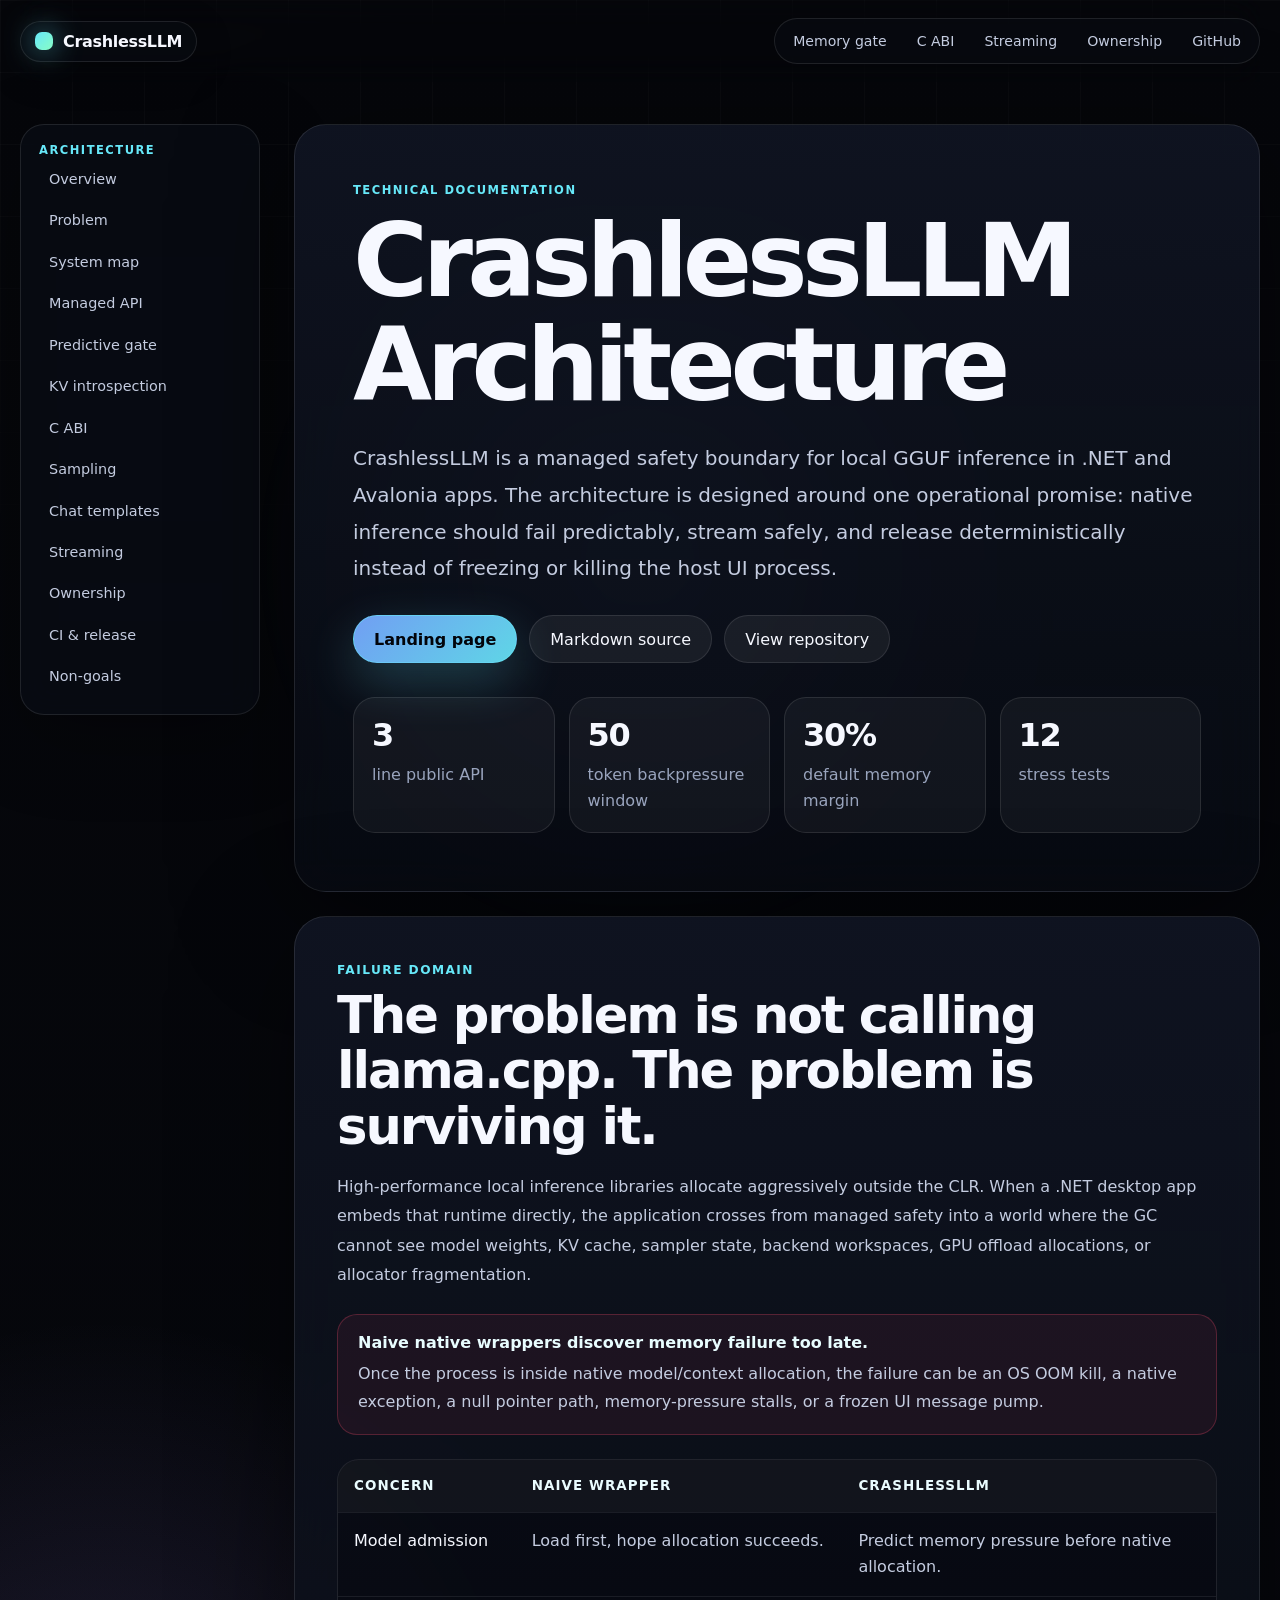
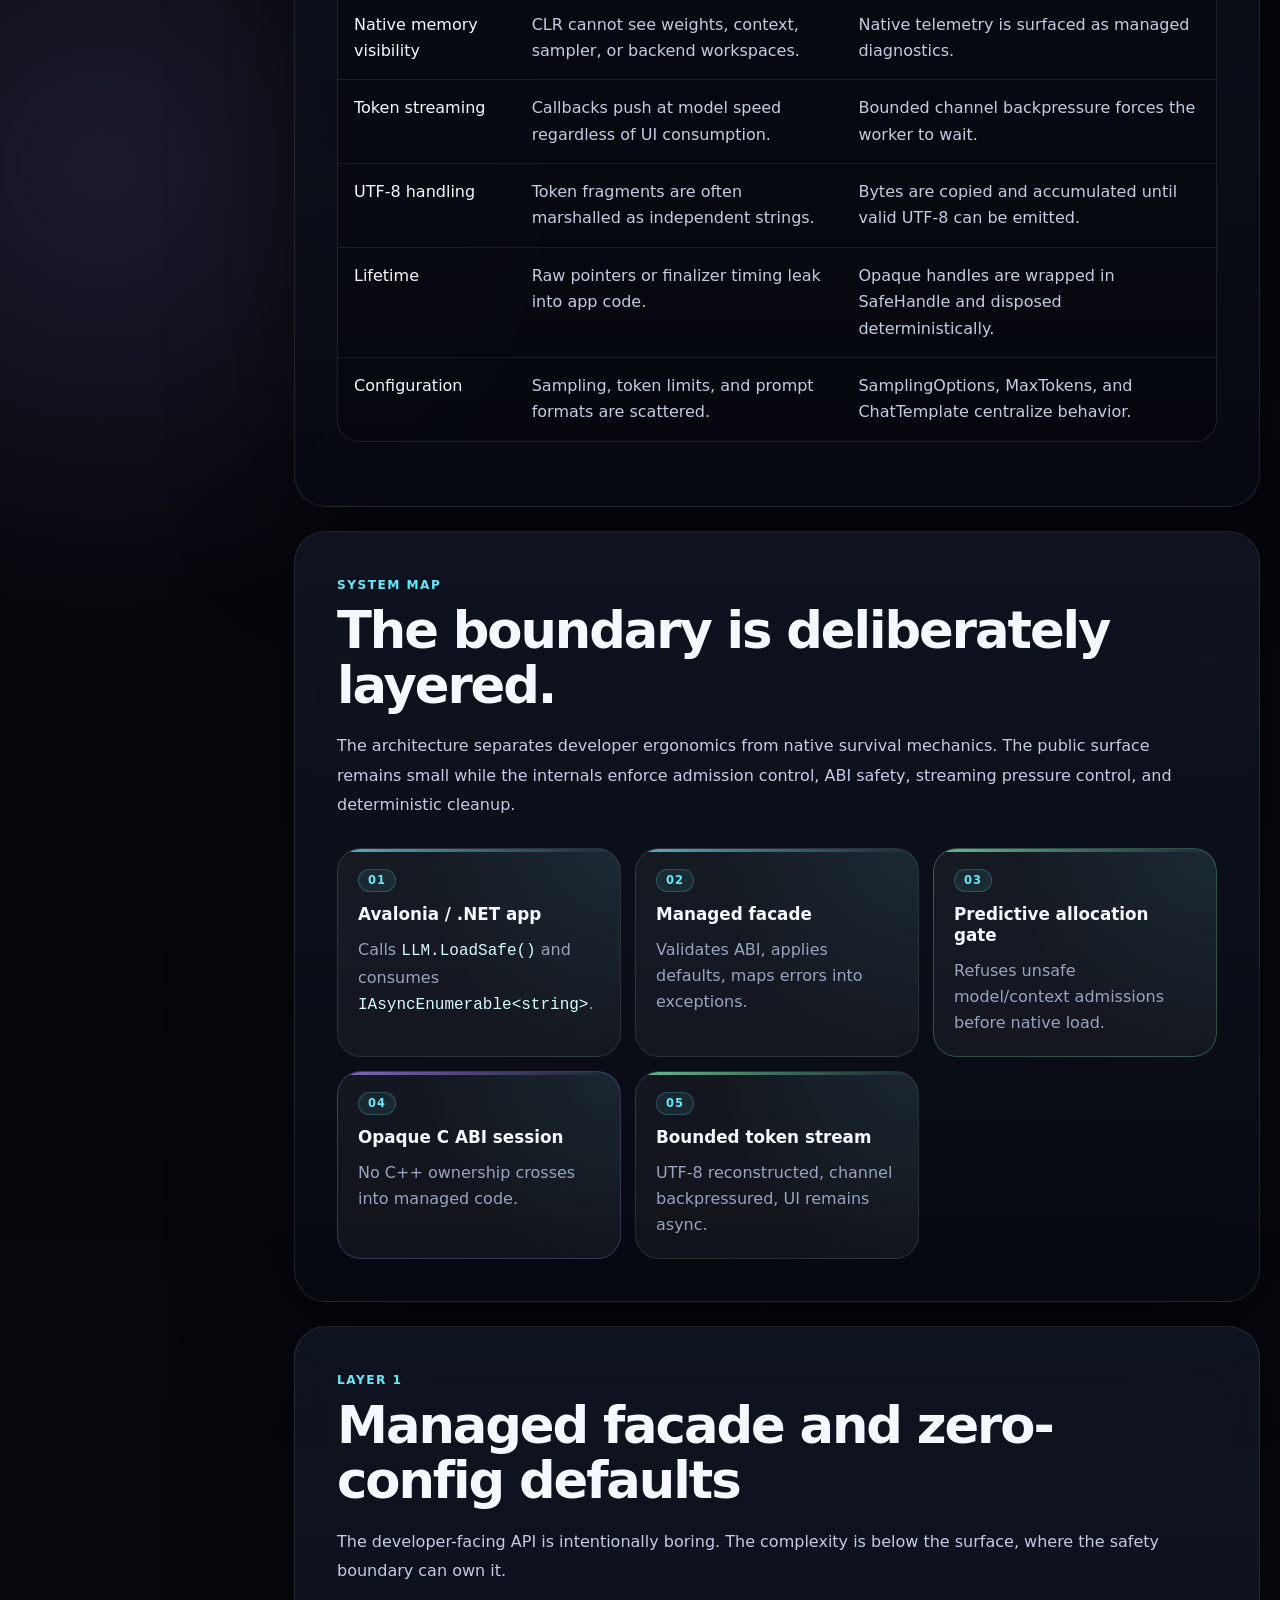
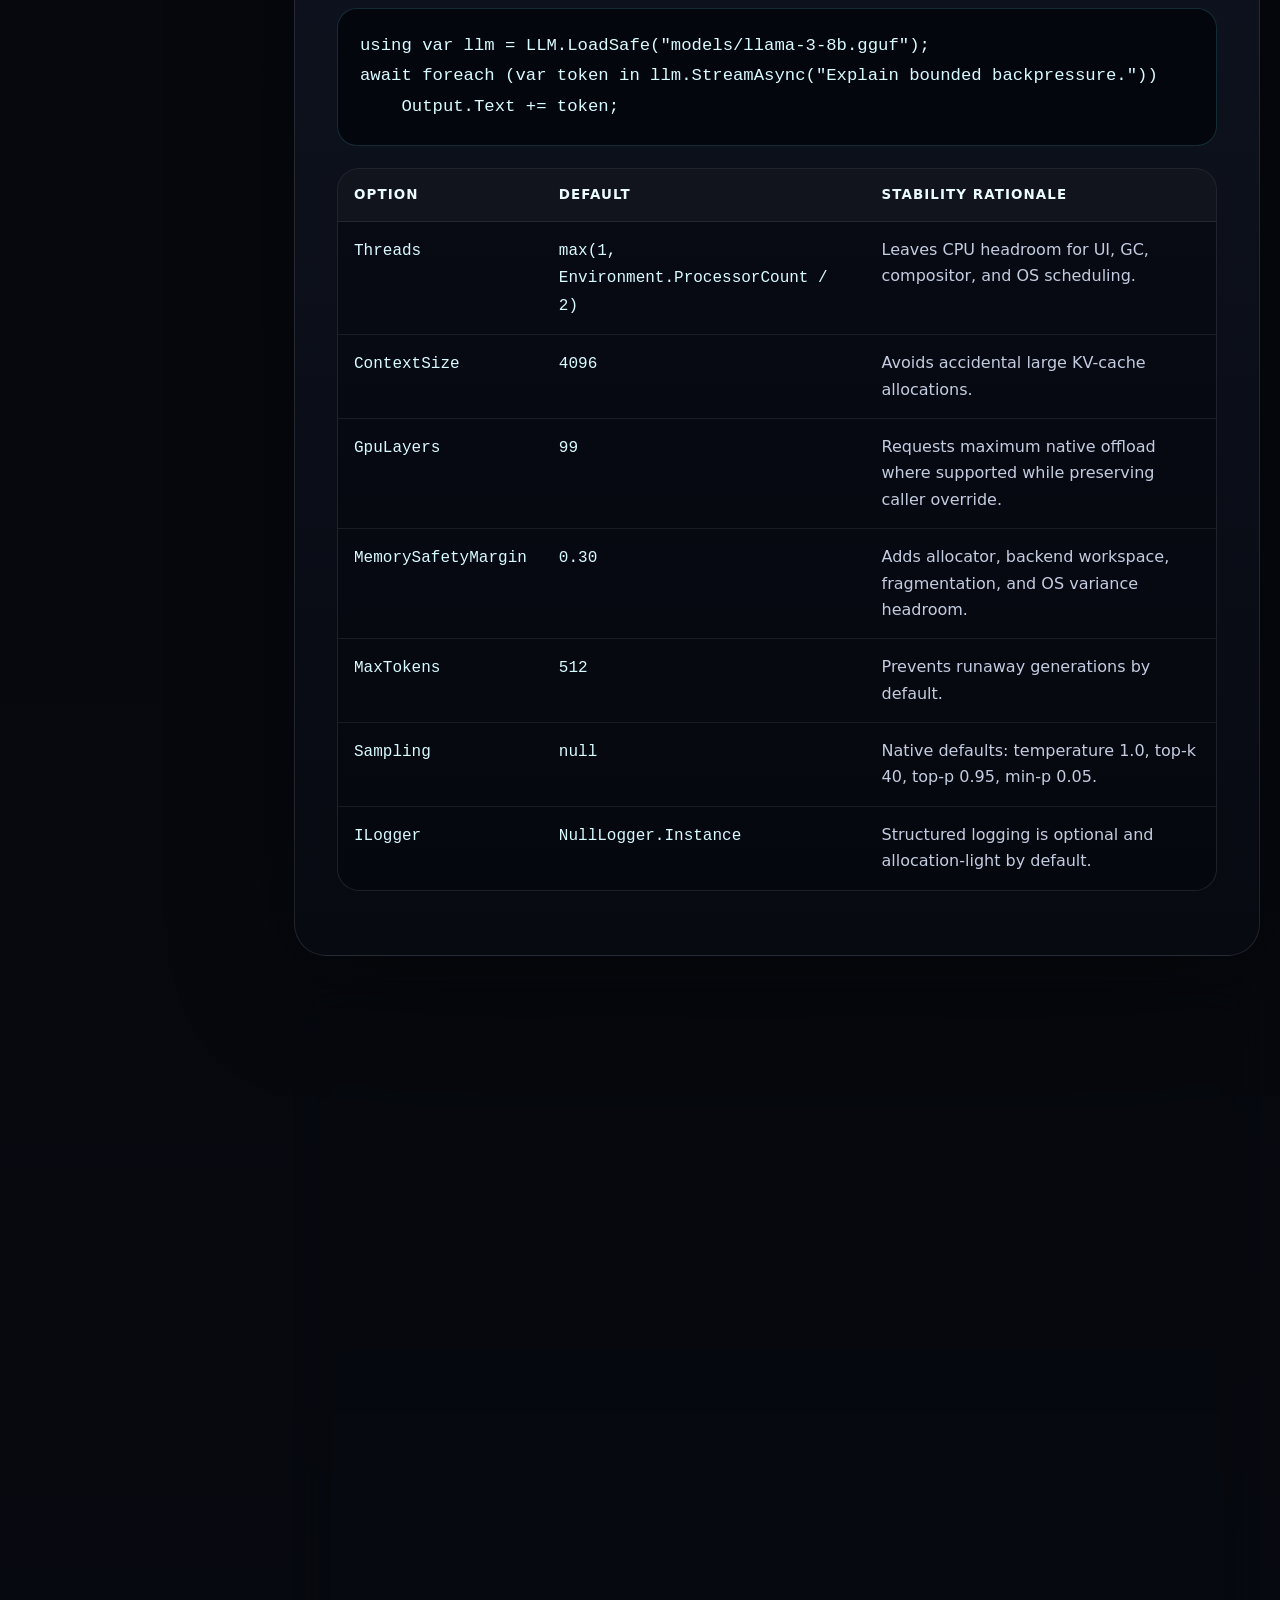
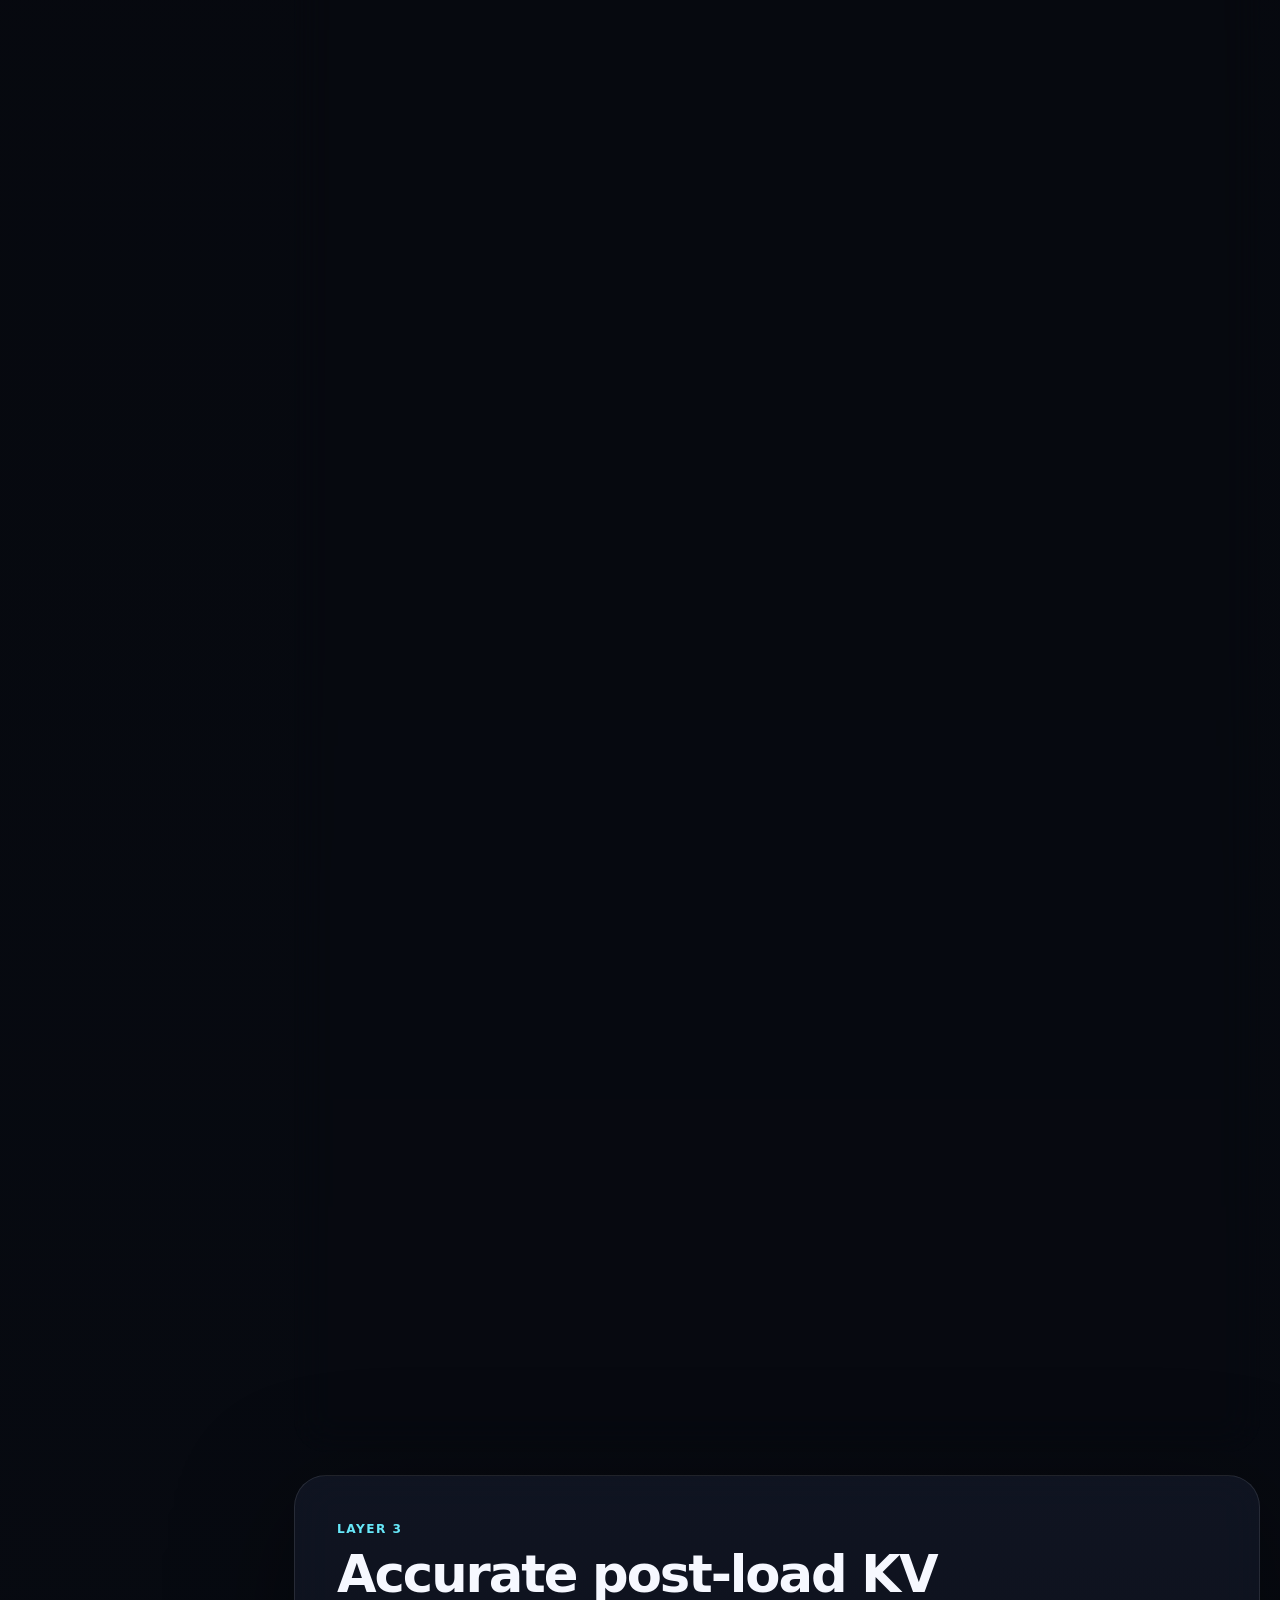
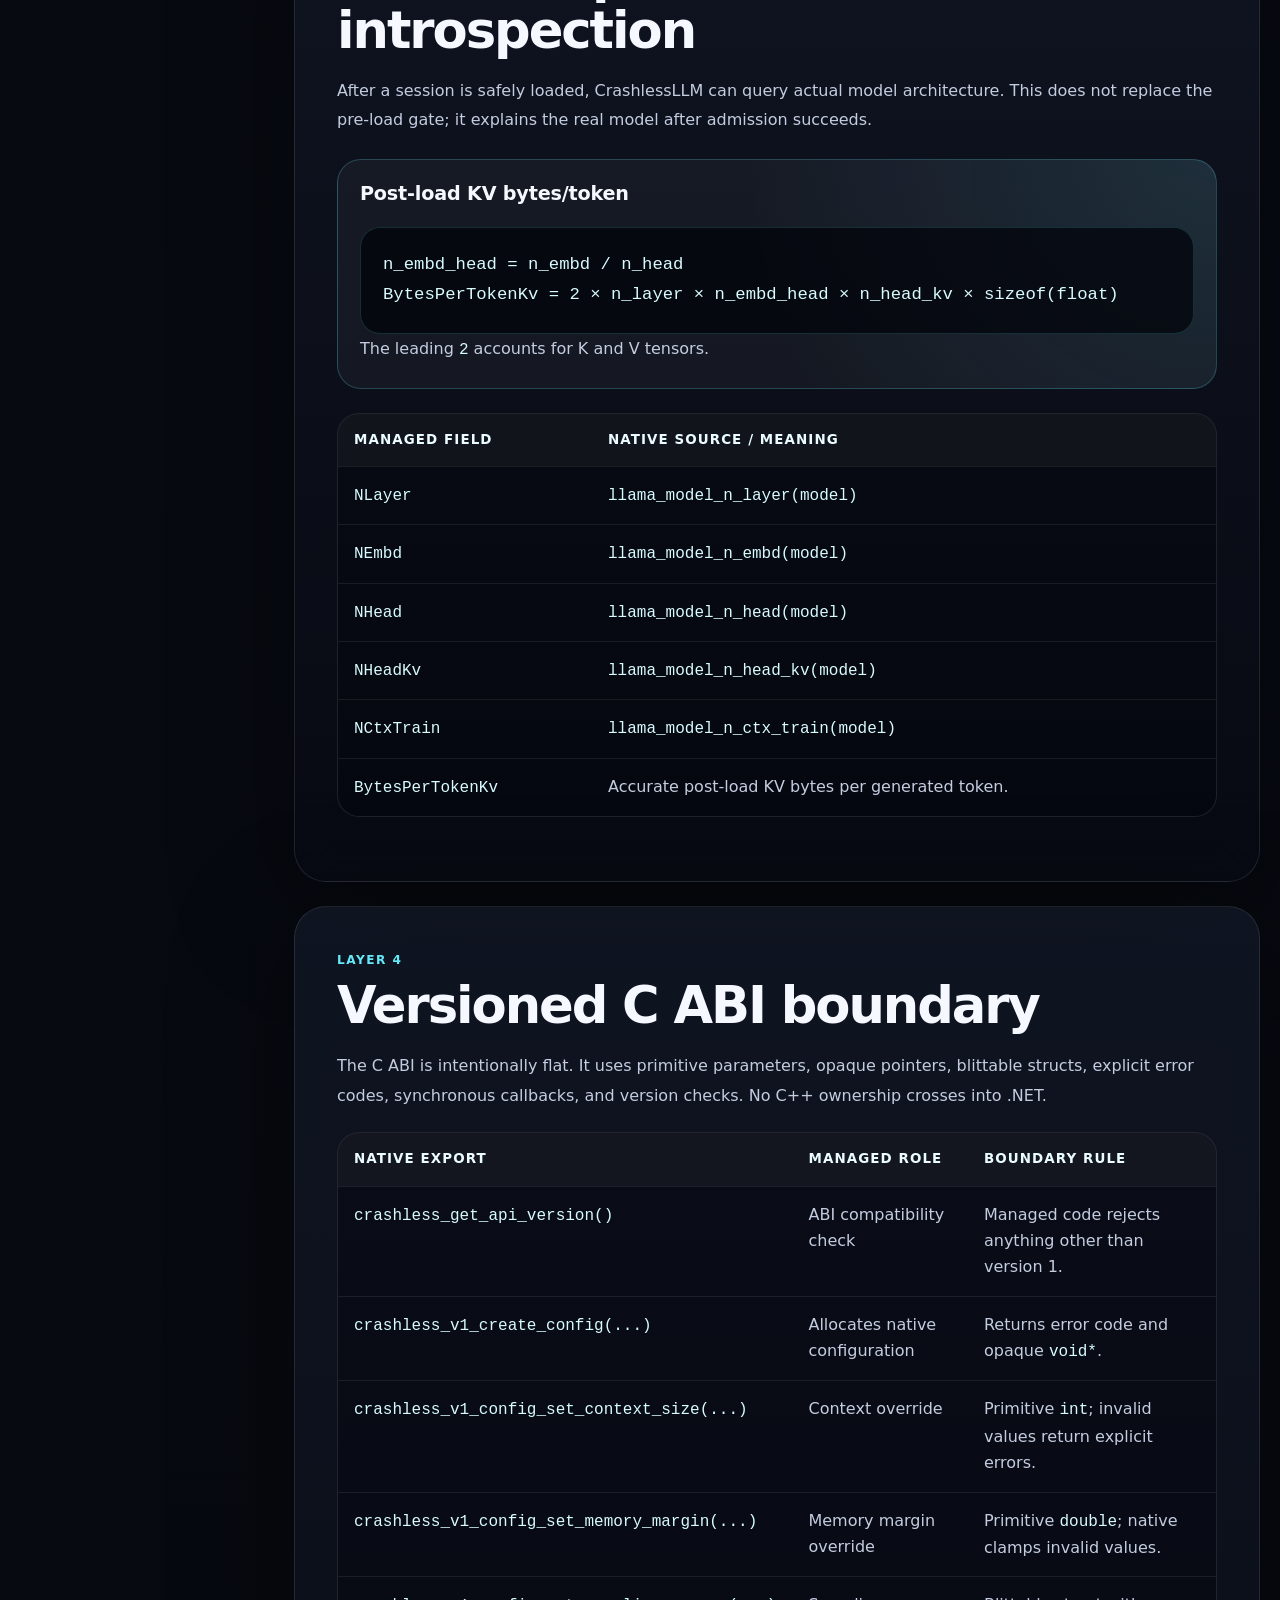
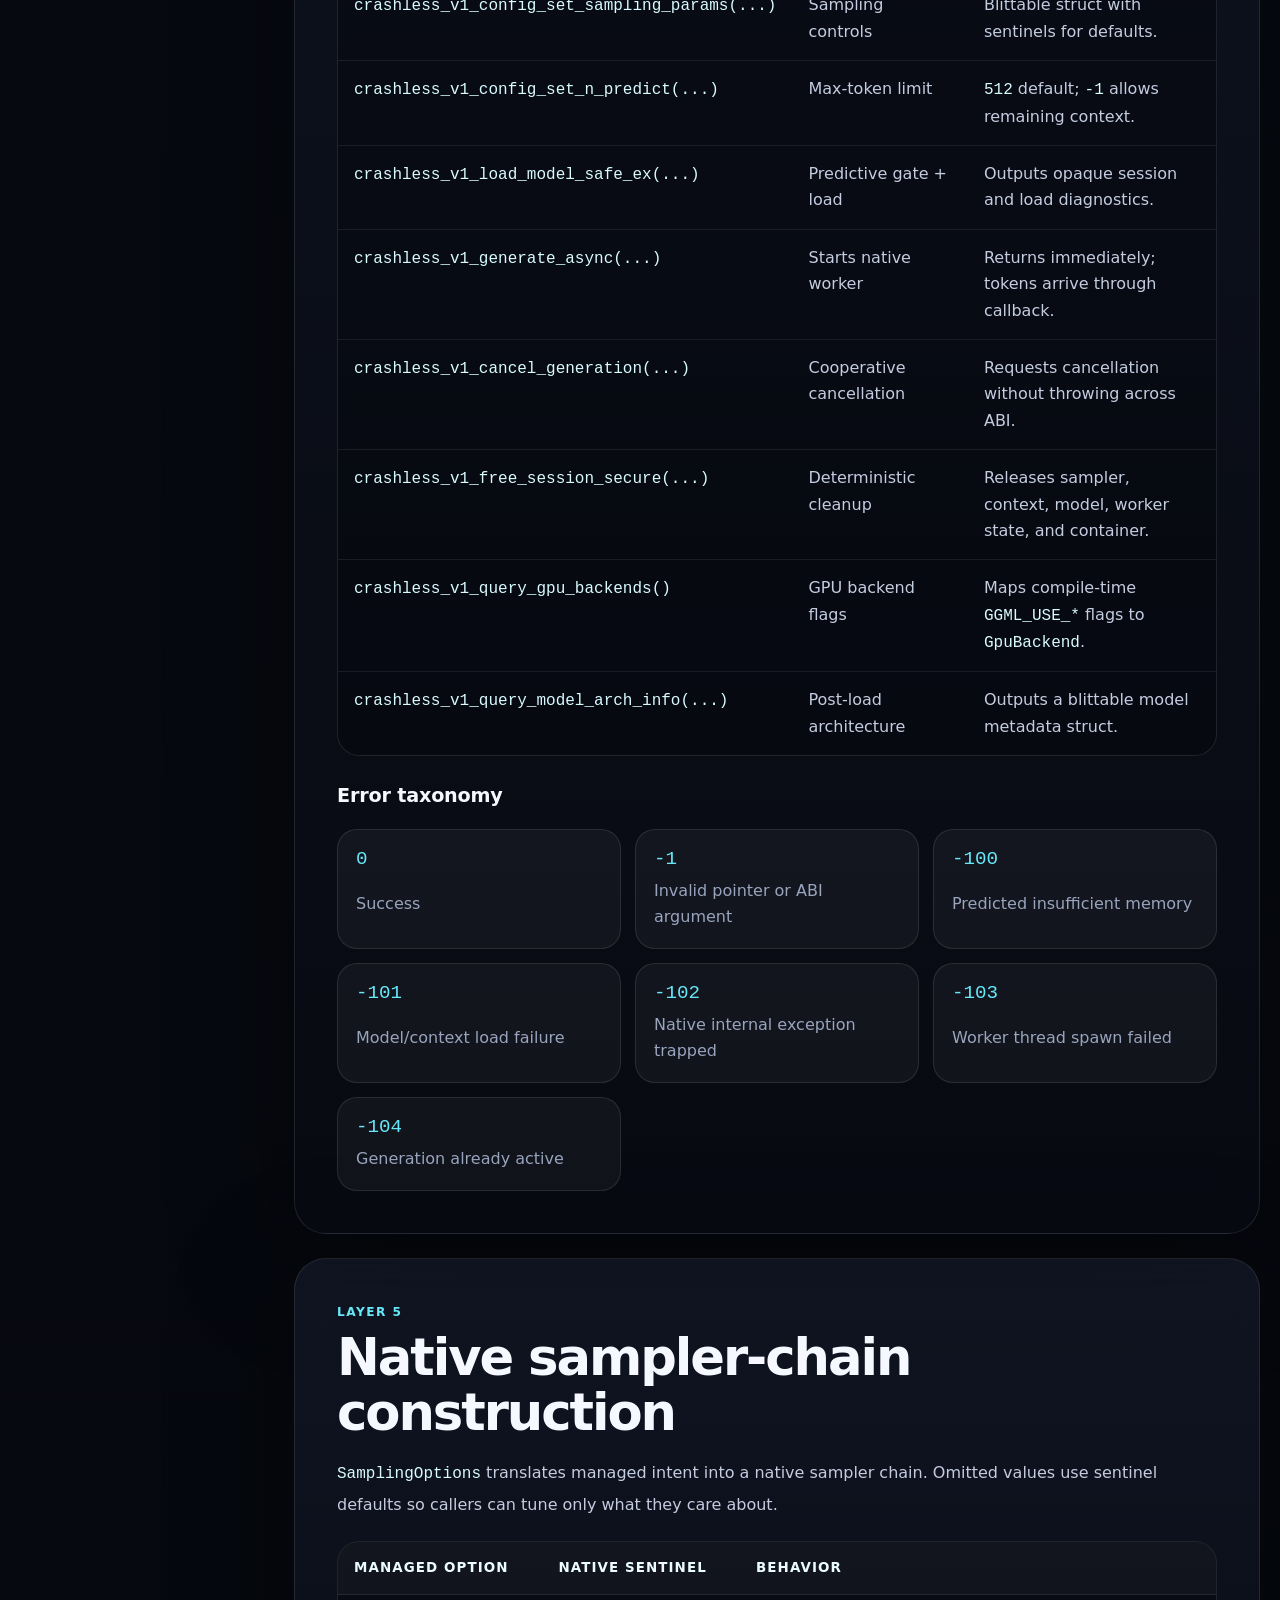
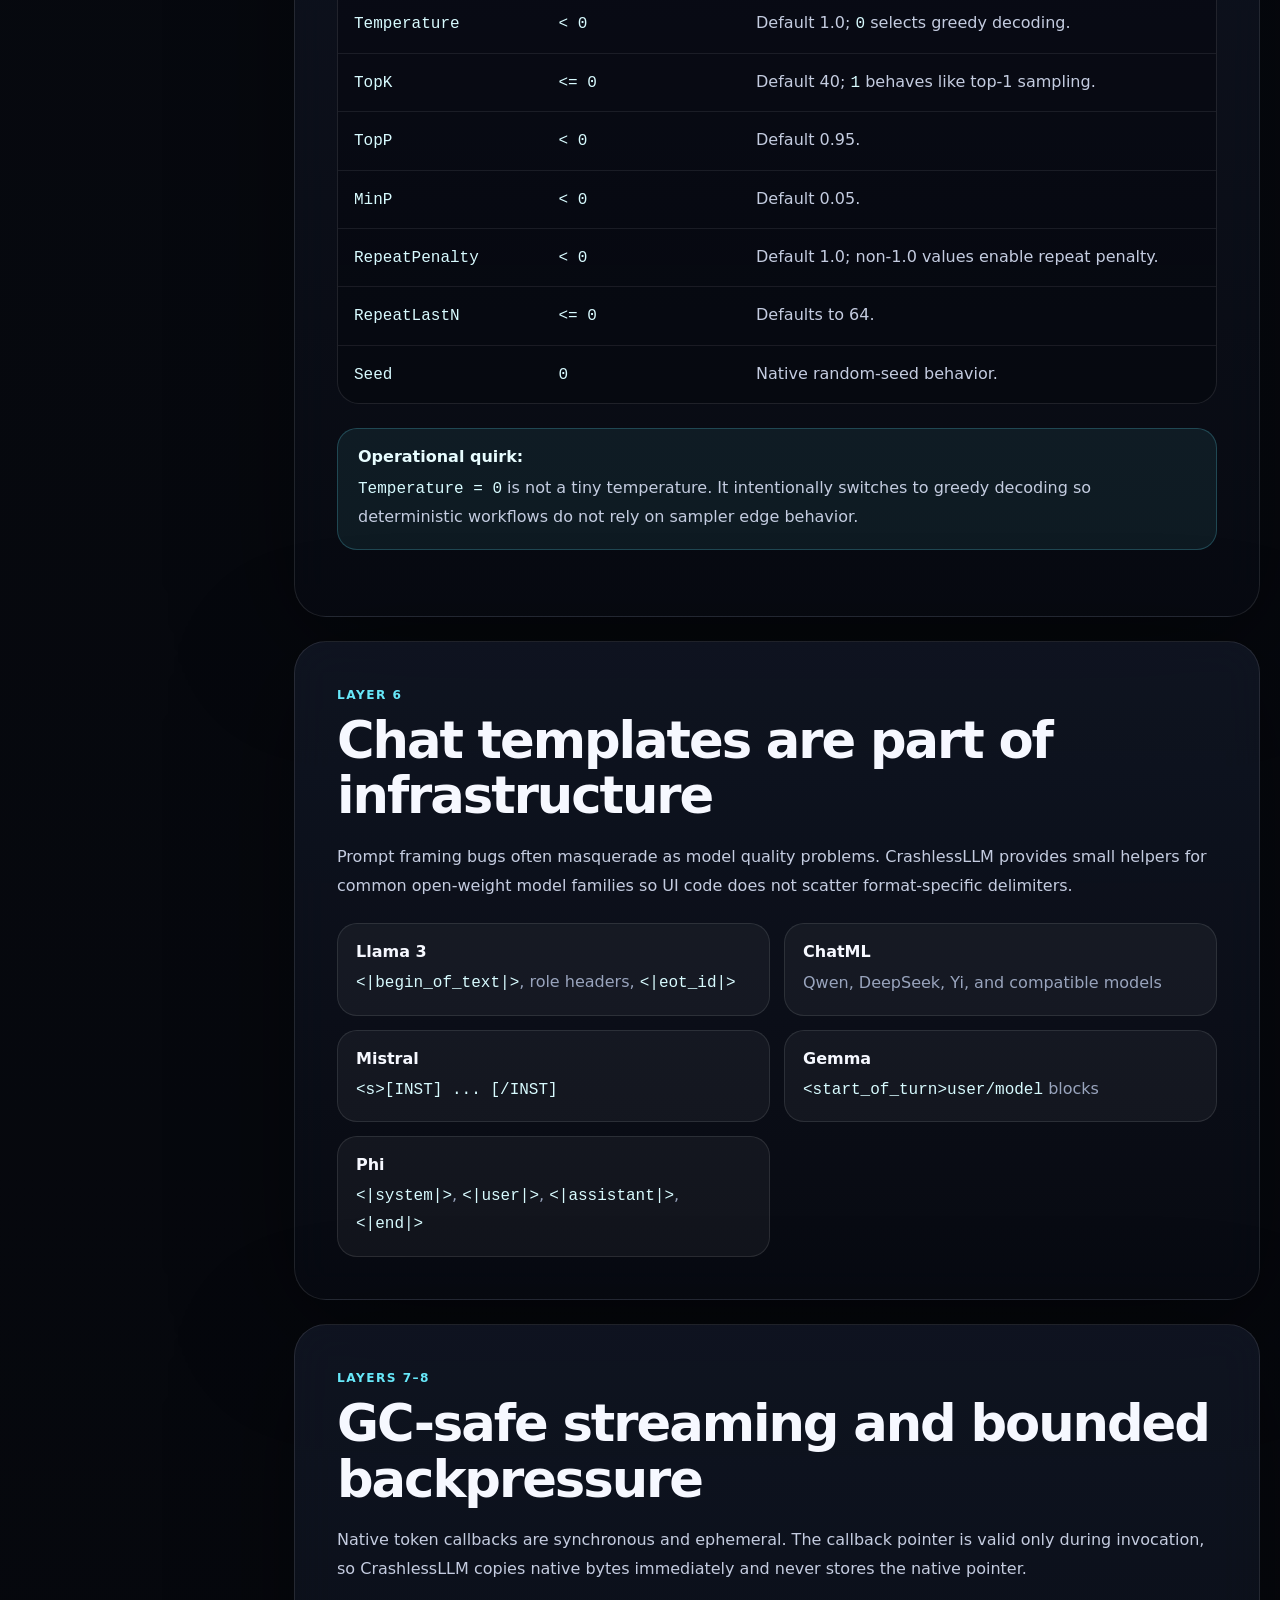
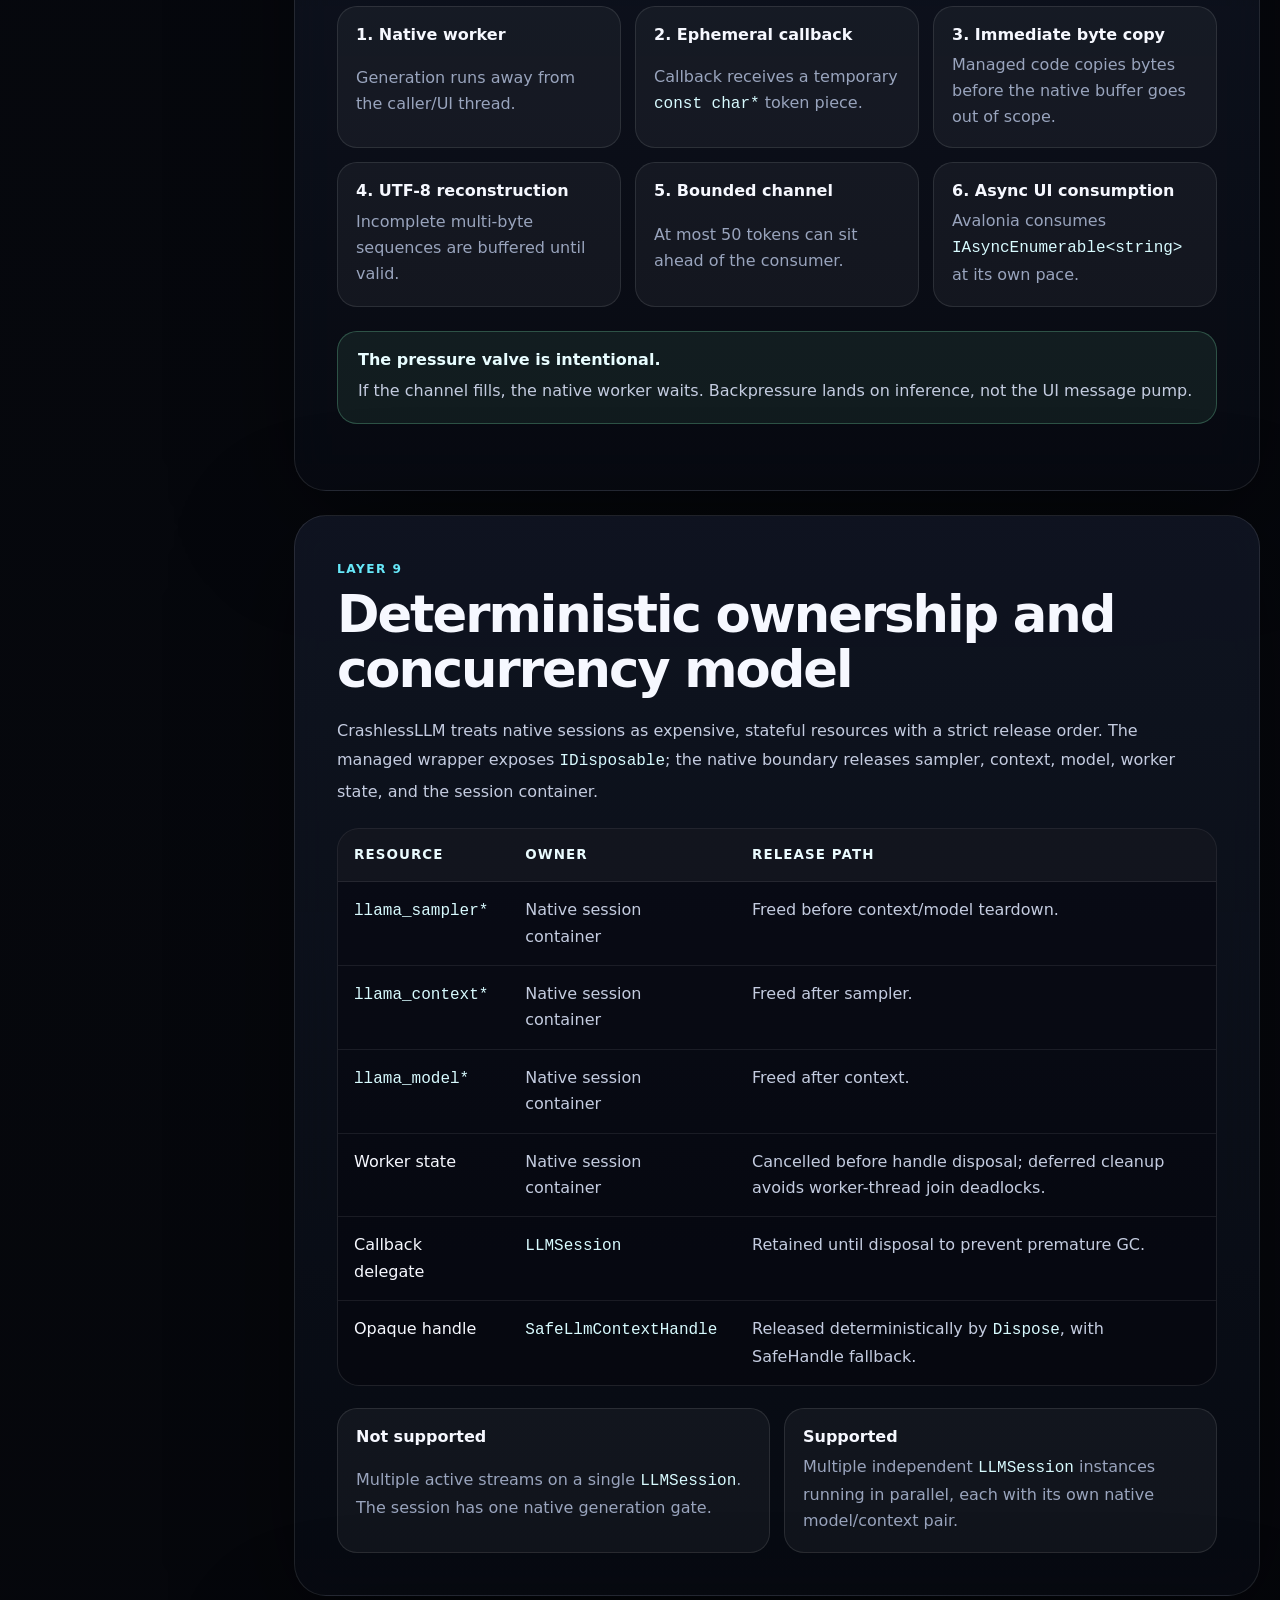
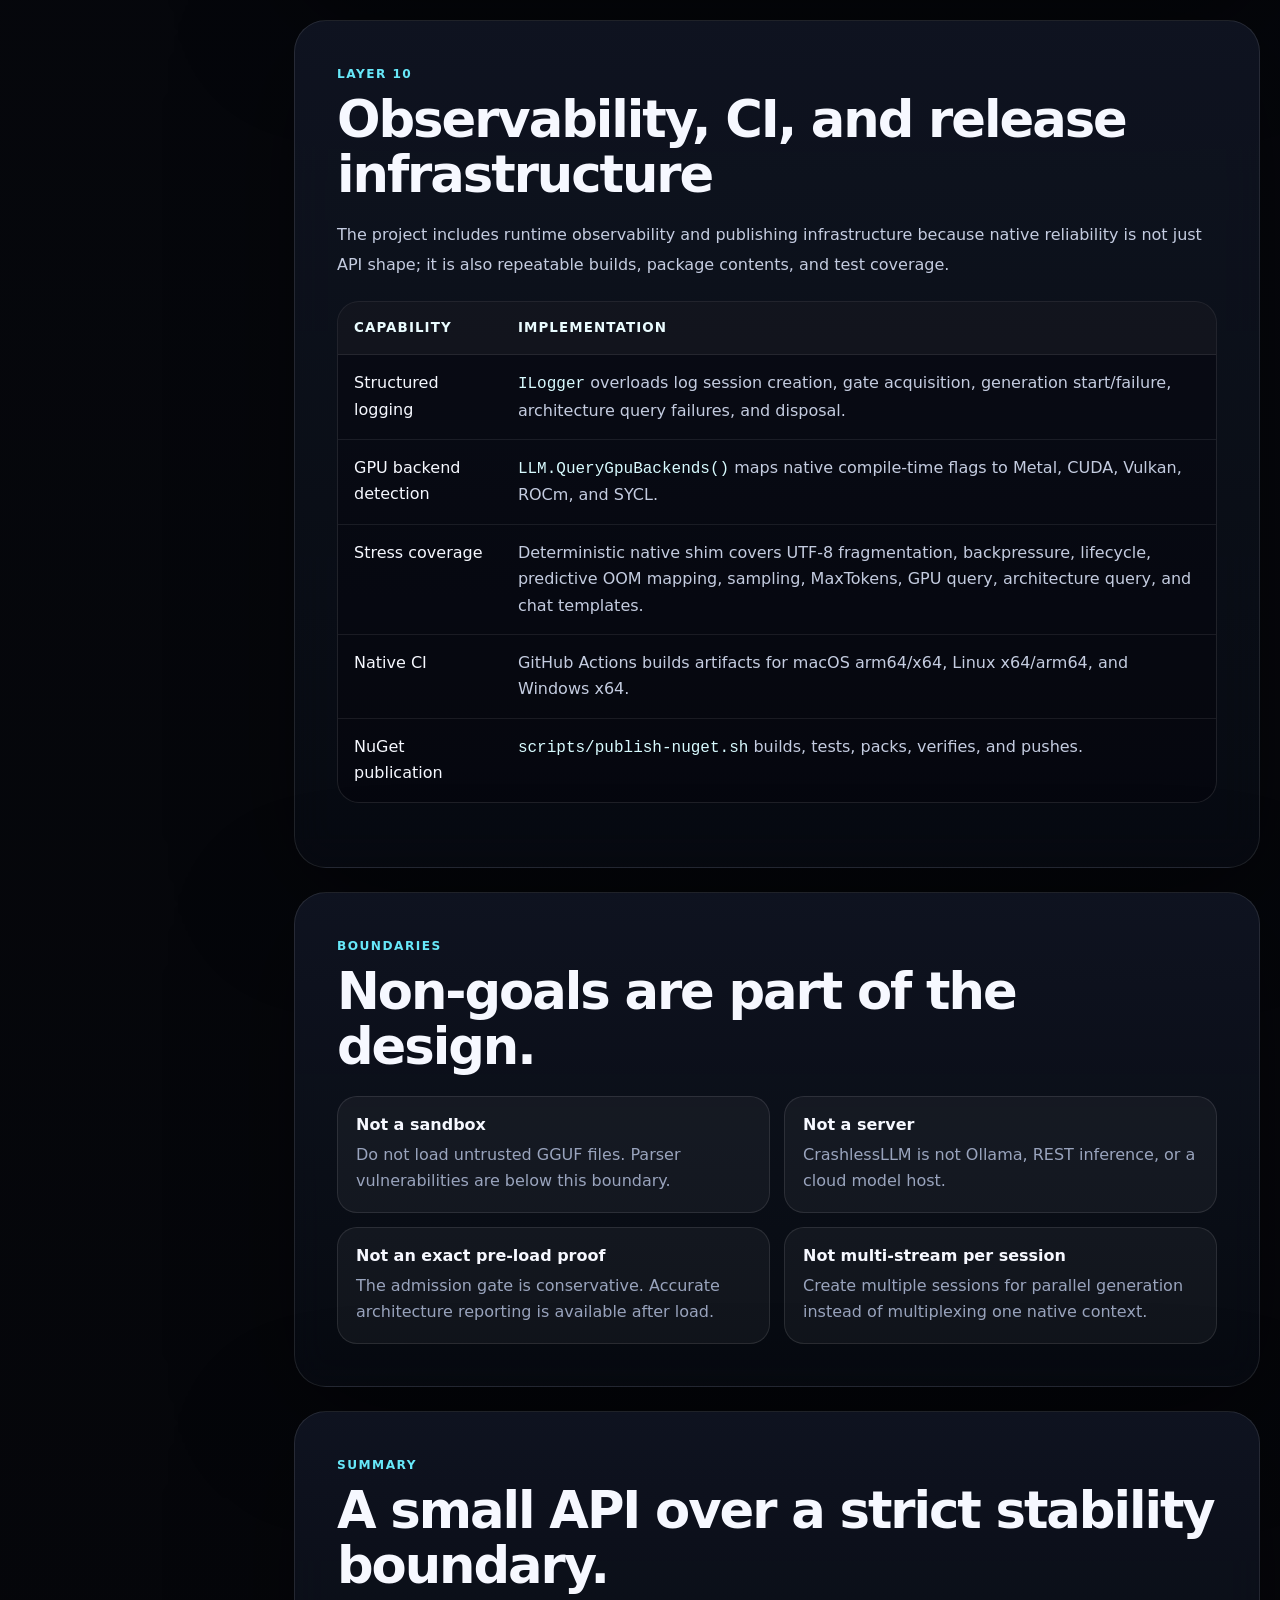
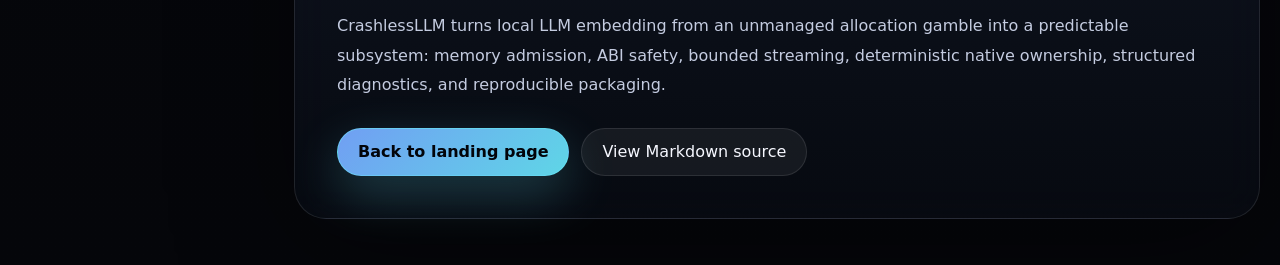
==== commit 0e6541cd: "Clean up social preview and docs system map. - Simplified the 1200x630 social card to avoid crowded " ====
--- a/docs/index.html
+++ b/docs/index.html
@@ -5,6 +5,17 @@
   <meta name="viewport" content="width=device-width, initial-scale=1">
   <title>CrashlessLLM Architecture — Managed/native safety boundary</title>
   <meta name="description" content="Deep technical architecture of CrashlessLLM: predictive allocation gating, C ABI design, bounded backpressure, SafeHandle ownership, UTF-8 reconstruction, sampling controls, and CI packaging.">
+  <meta property="og:type" content="website">
+  <meta property="og:url" content="https://mohamedhossammohamed.github.io/CrashlessLLM/docs/">
+  <meta property="og:title" content="CrashlessLLM Architecture — Managed/native safety boundary">
+  <meta property="og:description" content="Deep technical architecture of CrashlessLLM: predictive allocation gating, C ABI design, bounded backpressure, SafeHandle ownership, UTF-8 reconstruction, sampling controls, and CI packaging.">
+  <meta property="og:image" content="https://mohamedhossammohamed.github.io/CrashlessLLM/assets/social-card.png">
+  <meta name="twitter:card" content="summary_large_image">
+  <meta name="twitter:title" content="CrashlessLLM Architecture — Managed/native safety boundary">
+  <meta name="twitter:description" content="Deep technical architecture of CrashlessLLM: predictive allocation gating, C ABI design, bounded backpressure, SafeHandle ownership, UTF-8 reconstruction, sampling controls, and CI packaging.">
+  <meta name="twitter:image" content="https://mohamedhossammohamed.github.io/CrashlessLLM/assets/social-card.png">
+  <meta name="twitter:site" content="@MohamedHz72007">
+  <meta name="twitter:creator" content="@MohamedHz72007">
   <link rel="stylesheet" href="../styles.css">
   <link rel="stylesheet" href="docs.css">
 </head>
@@ -90,15 +101,11 @@
         <h2>The boundary is deliberately layered.</h2>
         <p>The architecture separates developer ergonomics from native survival mechanics. The public surface remains small while the internals enforce admission control, ABI safety, streaming pressure control, and deterministic cleanup.</p>
         <div class="pipeline-grid">
-          <div class="pipeline-node managed"><strong>Avalonia / .NET app</strong><span>Calls <code>LLM.LoadSafe()</code> and consumes <code>IAsyncEnumerable&lt;string&gt;</code>.</span></div>
-          <div class="pipeline-arrow">→</div>
-          <div class="pipeline-node"><strong>Managed facade</strong><span>Validates ABI, applies defaults, maps errors into exceptions.</span></div>
-          <div class="pipeline-arrow">→</div>
-          <div class="pipeline-node gate"><strong>Predictive allocation gate</strong><span>Refuses unsafe model/context admissions before native load.</span></div>
-          <div class="pipeline-arrow">→</div>
-          <div class="pipeline-node native"><strong>Opaque C ABI session</strong><span>No C++ ownership crosses into managed code.</span></div>
-          <div class="pipeline-arrow">→</div>
-          <div class="pipeline-node ui"><strong>Bounded token stream</strong><span>UTF-8 reconstructed, channel backpressured, UI remains async.</span></div>
+          <div class="pipeline-node managed"><span class="pipeline-step">01</span><strong>Avalonia / .NET app</strong><span>Calls <code>LLM.LoadSafe()</code> and consumes <code>IAsyncEnumerable&lt;string&gt;</code>.</span></div>
+          <div class="pipeline-node"><span class="pipeline-step">02</span><strong>Managed facade</strong><span>Validates ABI, applies defaults, maps errors into exceptions.</span></div>
+          <div class="pipeline-node gate"><span class="pipeline-step">03</span><strong>Predictive allocation gate</strong><span>Refuses unsafe model/context admissions before native load.</span></div>
+          <div class="pipeline-node native"><span class="pipeline-step">04</span><strong>Opaque C ABI session</strong><span>No C++ ownership crosses into managed code.</span></div>
+          <div class="pipeline-node ui"><span class="pipeline-step">05</span><strong>Bounded token stream</strong><span>UTF-8 reconstructed, channel backpressured, UI remains async.</span></div>
         </div>
       </section>
 
--- a/docs/docs.css
+++ b/docs/docs.css
@@ -308,41 +308,83 @@
 
 .pipeline-grid {
   display: grid;
-  grid-template-columns: minmax(0, 1fr) auto minmax(0, 1fr) auto minmax(0, 1fr);
-  gap: 12px;
+  grid-template-columns: repeat(3, minmax(0, 1fr));
+  gap: 14px;
   align-items: stretch;
   margin-top: 28px;
 }
 
 .pipeline-node {
-  display: grid;
-  gap: 10px;
-  min-height: 150px;
-  padding: 18px;
-  border-radius: 22px;
+  position: relative;
+  display: grid;
+  min-width: 0;
+  gap: 12px;
+  align-content: start;
+  min-height: 178px;
+  padding: 20px;
+  overflow: hidden;
+  border-radius: 24px;
+  background:
+    radial-gradient(circle at top right, rgba(103, 232, 249, 0.08), transparent 58%),
+    rgba(255, 255, 255, 0.045);
+}
+
+.pipeline-node::before {
+  position: absolute;
+  inset: 0 auto auto 0;
+  width: 100%;
+  height: 3px;
+  background: linear-gradient(90deg, rgba(103, 232, 249, 0.75), rgba(103, 232, 249, 0));
+  content: "";
+}
+
+.pipeline-node span,
+.pipeline-node code {
+  min-width: 0;
+  overflow-wrap: anywhere;
+}
+
+.pipeline-node .pipeline-step {
+  width: fit-content;
+  padding: 5px 9px;
+  border: 1px solid rgba(103, 232, 249, 0.22);
+  border-radius: 999px;
+  color: var(--cyan);
+  background: rgba(103, 232, 249, 0.08);
+  font-size: 0.72rem;
+  font-weight: 800;
+  letter-spacing: 0.08em;
+  line-height: 1;
 }
 
 .pipeline-node strong {
   color: var(--text);
+  font-size: 1.05rem;
+  line-height: 1.25;
 }
 
 .pipeline-node.gate {
   border-color: rgba(139, 255, 191, 0.24);
 }
 
+.pipeline-node.gate::before {
+  background: linear-gradient(90deg, rgba(139, 255, 191, 0.72), rgba(139, 255, 191, 0));
+}
+
 .pipeline-node.native {
   border-color: rgba(167, 139, 250, 0.26);
 }
 
-.pipeline-node.ui {
-  grid-column: 3 / span 1;
+.pipeline-node.native::before {
+  background: linear-gradient(90deg, rgba(167, 139, 250, 0.72), rgba(167, 139, 250, 0));
+}
+
+.pipeline-node.ui::before {
+  background: linear-gradient(90deg, rgba(139, 255, 191, 0.72), rgba(103, 232, 249, 0));
 }
 
 .pipeline-arrow {
-  display: grid;
-  place-items: center;
-  color: var(--cyan);
-  font-size: 1.8rem;
+  display: none;
 }
 
 .error-grid,
@@ -411,14 +453,6 @@
   .error-grid,
   .docs-metrics {
     grid-template-columns: repeat(2, minmax(0, 1fr));
-  }
-
-  .pipeline-arrow {
-    display: none;
-  }
-
-  .pipeline-node.ui {
-    grid-column: auto;
   }
 }
 
